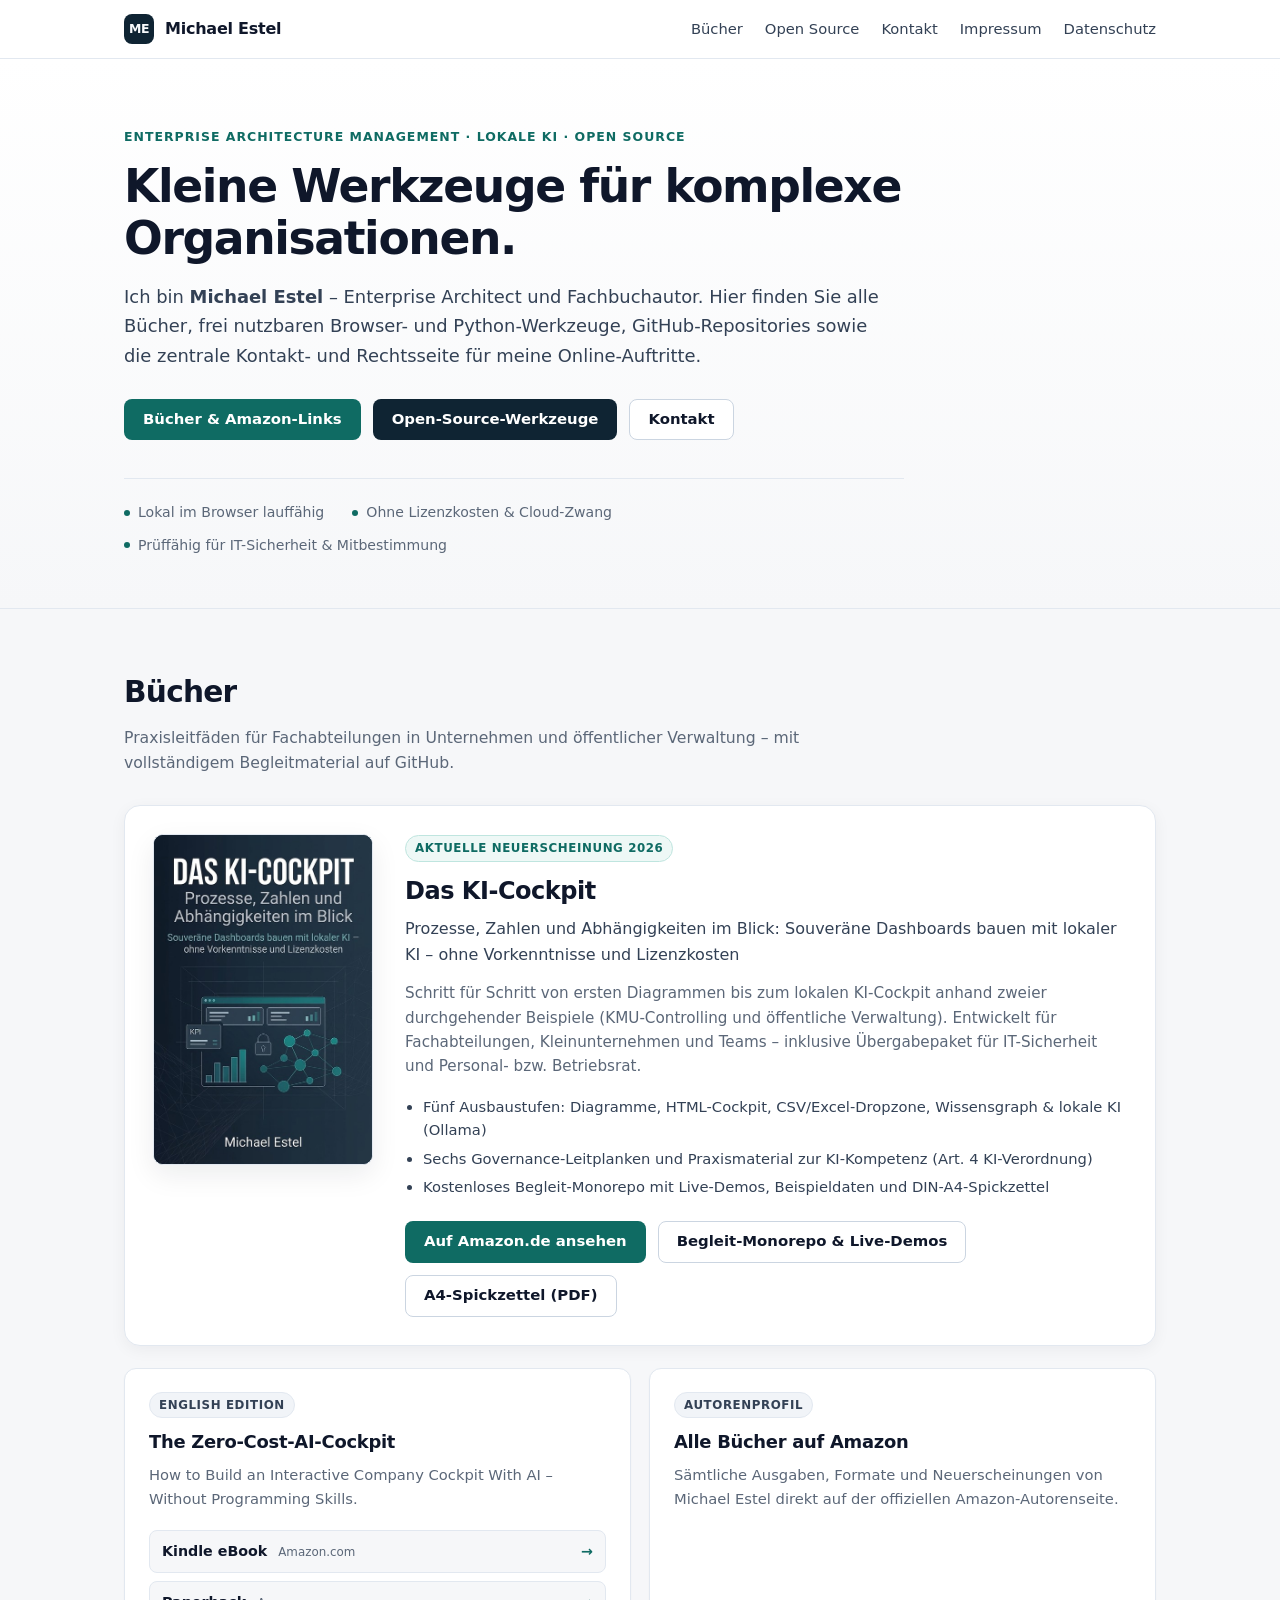
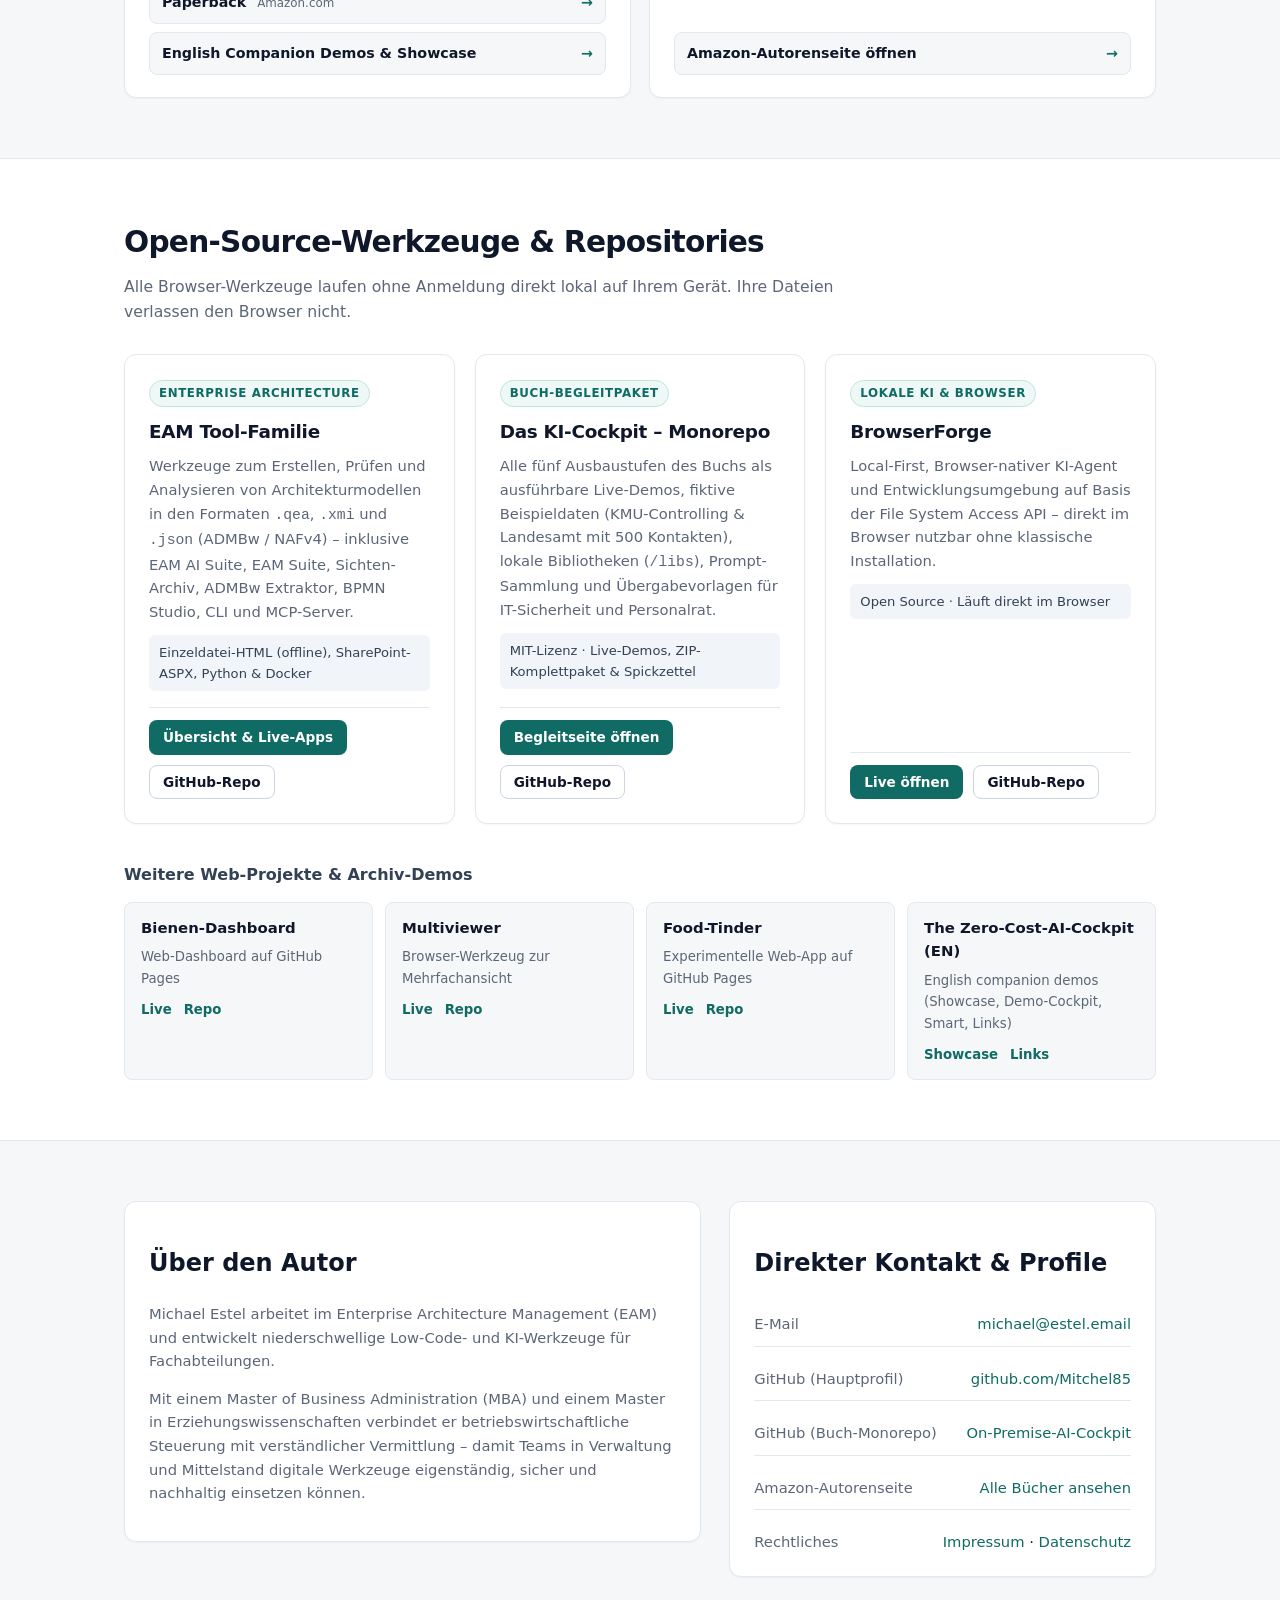
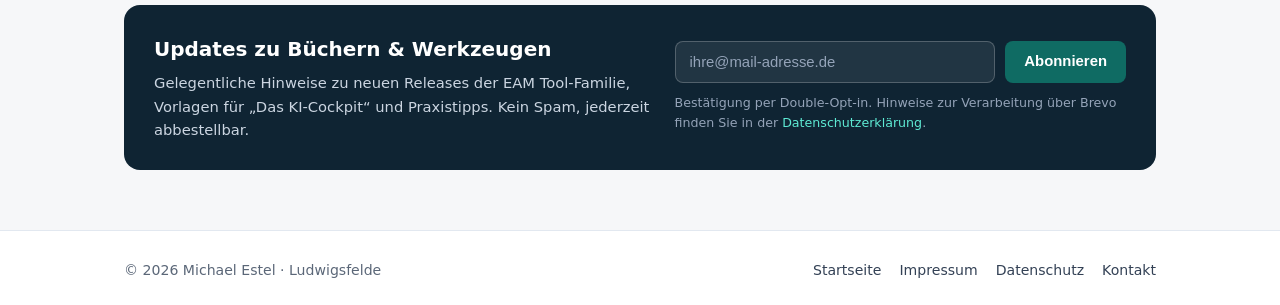
==== index.html @ deb33b44 "Zentrale Kontakt-, Projekt- und Rechtsseite (estel.email) eingerichtet" ====
<!DOCTYPE html>
<html lang="de">
<head>
  <meta charset="UTF-8">
  <meta name="viewport" content="width=device-width, initial-scale=1.0">
  <title>Michael Estel – Enterprise Architecture, Lokale KI &amp; Open-Source-Werkzeuge</title>
  <meta name="description" content="Zentrale Übersicht von Michael Estel: Fachbücher (Das KI-Cockpit, The Zero-Cost-AI-Cockpit), Open-Source-Werkzeuge (EAM Tool-Familie, BrowserForge), Kontakt, Impressum und Datenschutz.">
  <meta name="author" content="Michael Estel">
  <meta name="robots" content="index, follow">
  <link rel="canonical" href="https://estel.email/">
  <link rel="icon" type="image/svg+xml" href="favicon.svg">
  <meta property="og:type" content="website">
  <meta property="og:url" content="https://estel.email/">
  <meta property="og:title" content="Michael Estel – Bücher, Open-Source-Werkzeuge &amp; Kontakt">
  <meta property="og:description" content="Praxisleitfäden und lokal lauffähige Open-Source-Werkzeuge für Enterprise Architecture Management (EAM), Prozesse und lokale KI.">
  <meta property="og:locale" content="de_DE">
  <link rel="stylesheet" href="styles.css">
</head>
<body>
  <header class="site-nav">
    <div class="nav-inner">
      <a class="brand" href="index.html">
        <span class="brand-mark" aria-hidden="true">ME</span>
        <span>Michael Estel</span>
      </a>
      <nav class="nav-links" aria-label="Hauptnavigation">
        <a href="#buecher">Bücher</a>
        <a href="#projekte">Open Source</a>
        <a href="#kontakt">Kontakt</a>
        <a href="impressum.html">Impressum</a>
        <a href="datenschutz.html">Datenschutz</a>
      </nav>
    </div>
  </header>

  <main>
    <!-- Hero -->
    <section class="hero">
      <div class="wrap">
        <div class="hero-inner">
          <span class="eyebrow">Enterprise Architecture Management &middot; Lokale KI &middot; Open Source</span>
          <h1>Kleine Werkzeuge für komplexe Organisationen.</h1>
          <p class="hero-lead">
            Ich bin <strong>Michael Estel</strong> – Enterprise Architect und Fachbuchautor.
            Hier finden Sie alle Bücher, frei nutzbaren Browser- und Python-Werkzeuge,
            GitHub-Repositories sowie die zentrale Kontakt- und Rechtsseite für meine Online-Auftritte.
          </p>
          <div class="btn-row">
            <a class="btn btn-primary" href="#buecher">Bücher &amp; Amazon-Links</a>
            <a class="btn btn-dark" href="#projekte">Open-Source-Werkzeuge</a>
            <a class="btn btn-secondary" href="#kontakt">Kontakt</a>
          </div>
          <div class="trust-strip" aria-label="Kernprinzipien">
            <span><span class="trust-dot" aria-hidden="true"></span>Lokal im Browser lauffähig</span>
            <span><span class="trust-dot" aria-hidden="true"></span>Ohne Lizenzkosten &amp; Cloud-Zwang</span>
            <span><span class="trust-dot" aria-hidden="true"></span>Prüffähig für IT-Sicherheit &amp; Mitbestimmung</span>
          </div>
        </div>
      </div>
    </section>

    <!-- Bücher -->
    <section id="buecher" class="section">
      <div class="wrap">
        <div class="section-head">
          <h2>Bücher</h2>
          <p>Praxisleitfäden für Fachabteilungen in Unternehmen und öffentlicher Verwaltung – mit vollständigem Begleitmaterial auf GitHub.</p>
        </div>

        <!-- Hauptbuch: Das KI-Cockpit -->
        <article class="book-feature">
          <div class="book-cover-wrap">
            <img src="assets/cover-ki-cockpit.jpg" alt="Buchcover Das KI-Cockpit von Michael Estel" width="480" height="720" loading="eager">
          </div>
          <div class="book-body">
            <span class="badge">Aktuelle Neuerscheinung 2026</span>
            <h3>Das KI-Cockpit</h3>
            <p class="book-subtitle">Prozesse, Zahlen und Abhängigkeiten im Blick: Souveräne Dashboards bauen mit lokaler KI – ohne Vorkenntnisse und Lizenzkosten</p>
            <p class="book-desc">
              Schritt für Schritt von ersten Diagrammen bis zum lokalen KI-Cockpit anhand zweier durchgehender
              Beispiele (KMU-Controlling und öffentliche Verwaltung). Entwickelt für Fachabteilungen,
              Kleinunternehmen und Teams – inklusive Übergabepaket für IT-Sicherheit und Personal- bzw. Betriebsrat.
            </p>
            <ul class="feature-list">
              <li>Fünf Ausbaustufen: Diagramme, HTML-Cockpit, CSV/Excel-Dropzone, Wissensgraph &amp; lokale KI (Ollama)</li>
              <li>Sechs Governance-Leitplanken und Praxismaterial zur KI-Kompetenz (Art. 4 KI-Verordnung)</li>
              <li>Kostenloses Begleit-Monorepo mit Live-Demos, Beispieldaten und DIN-A4-Spickzettel</li>
            </ul>
            <div class="btn-row">
              <a class="btn btn-primary" href="https://www.amazon.de/dp/B0HSKD8WL7" target="_blank" rel="noopener noreferrer">Auf Amazon.de ansehen</a>
              <a class="btn btn-secondary" href="https://on-premise-ai-cockpit.github.io/" target="_blank" rel="noopener noreferrer">Begleit-Monorepo &amp; Live-Demos</a>
              <a class="btn btn-secondary" href="https://on-premise-ai-cockpit.github.io/KI-Cockpit_Spickzettel_A4.pdf" target="_blank" rel="noopener noreferrer">A4-Spickzettel (PDF)</a>
            </div>
          </div>
        </article>

        <!-- Englische Ausgabe & Amazon-Autorenseite -->
        <div class="editions-grid">
          <div class="card">
            <div>
              <span class="badge badge-muted">English Edition</span>
              <h3>The Zero-Cost-AI-Cockpit</h3>
              <p>How to Build an Interactive Company Cockpit With AI – Without Programming Skills.</p>
            </div>
            <div class="format-list">
              <a class="format-link" href="https://www.amazon.com/dp/B0GZC1LMPK" target="_blank" rel="noopener noreferrer">
                <span>Kindle eBook <small>Amazon.com</small></span>
                <span class="format-arrow" aria-hidden="true">&rarr;</span>
              </a>
              <a class="format-link" href="https://www.amazon.com/dp/B0H32KRFD4" target="_blank" rel="noopener noreferrer">
                <span>Paperback <small>Amazon.com</small></span>
                <span class="format-arrow" aria-hidden="true">&rarr;</span>
              </a>
              <a class="format-link" href="https://the-zero-cost-ai-cockpit.github.io/Showcase_eng/" target="_blank" rel="noopener noreferrer">
                <span>English Companion Demos &amp; Showcase</span>
                <span class="format-arrow" aria-hidden="true">&rarr;</span>
              </a>
            </div>
          </div>

          <div class="card">
            <div>
              <span class="badge badge-muted">Autorenprofil</span>
              <h3>Alle Bücher auf Amazon</h3>
              <p>Sämtliche Ausgaben, Formate und Neuerscheinungen von Michael Estel direkt auf der offiziellen Amazon-Autorenseite.</p>
            </div>
            <div class="format-list">
              <a class="format-link" href="https://www.amazon.de/stores/author/B0GZCMLV13" target="_blank" rel="noopener noreferrer">
                <span>Amazon-Autorenseite öffnen</span>
                <span class="format-arrow" aria-hidden="true">&rarr;</span>
              </a>
            </div>
          </div>
        </div>
      </div>
    </section>

    <!-- Open Source & Repositories -->
    <section id="projekte" class="section section-alt">
      <div class="wrap">
        <div class="section-head">
          <h2>Open-Source-Werkzeuge &amp; Repositories</h2>
          <p>Alle Browser-Werkzeuge laufen ohne Anmeldung direkt lokal auf Ihrem Gerät. Ihre Dateien verlassen den Browser nicht.</p>
        </div>

        <div class="project-grid">
          <article class="project-card">
            <div>
              <span class="badge">Enterprise Architecture</span>
              <h3>EAM Tool-Familie</h3>
              <p>
                Werkzeuge zum Erstellen, Prüfen und Analysieren von Architekturmodellen in den Formaten
                <code>.qea</code>, <code>.xmi</code> und <code>.json</code> (ADMBw / NAFv4) – inklusive
                EAM AI Suite, EAM Suite, Sichten-Archiv, ADMBw Extraktor, BPMN Studio, CLI und MCP-Server.
              </p>
              <div class="project-meta">Einzeldatei-HTML (offline), SharePoint-ASPX, Python &amp; Docker</div>
            </div>
            <div class="card-actions">
              <a class="btn btn-primary btn-sm" href="https://mitchel85.github.io/EAM-Toolfamilie/" target="_blank" rel="noopener noreferrer">Übersicht &amp; Live-Apps</a>
              <a class="btn btn-secondary btn-sm" href="https://github.com/Mitchel85/EAM-Toolfamilie" target="_blank" rel="noopener noreferrer">GitHub-Repo</a>
            </div>
          </article>

          <article class="project-card">
            <div>
              <span class="badge">Buch-Begleitpaket</span>
              <h3>Das KI-Cockpit – Monorepo</h3>
              <p>
                Alle fünf Ausbaustufen des Buchs als ausführbare Live-Demos, fiktive Beispieldaten
                (KMU-Controlling &amp; Landesamt mit 500 Kontakten), lokale Bibliotheken (<code>/libs</code>),
                Prompt-Sammlung und Übergabevorlagen für IT-Sicherheit und Personalrat.
              </p>
              <div class="project-meta">MIT-Lizenz &middot; Live-Demos, ZIP-Komplettpaket &amp; Spickzettel</div>
            </div>
            <div class="card-actions">
              <a class="btn btn-primary btn-sm" href="https://on-premise-ai-cockpit.github.io/" target="_blank" rel="noopener noreferrer">Begleitseite öffnen</a>
              <a class="btn btn-secondary btn-sm" href="https://github.com/On-Premise-AI-Cockpit/on-premise-ai-cockpit.github.io" target="_blank" rel="noopener noreferrer">GitHub-Repo</a>
            </div>
          </article>

          <article class="project-card">
            <div>
              <span class="badge">Lokale KI &amp; Browser</span>
              <h3>BrowserForge</h3>
              <p>
                Local-First, Browser-nativer KI-Agent und Entwicklungsumgebung auf Basis der
                File System Access API – direkt im Browser nutzbar ohne klassische Installation.
              </p>
              <div class="project-meta">Open Source &middot; Läuft direkt im Browser</div>
            </div>
            <div class="card-actions">
              <a class="btn btn-primary btn-sm" href="https://mitchel85.github.io/BrowserForge/" target="_blank" rel="noopener noreferrer">Live öffnen</a>
              <a class="btn btn-secondary btn-sm" href="https://github.com/Mitchel85/BrowserForge" target="_blank" rel="noopener noreferrer">GitHub-Repo</a>
            </div>
          </article>
        </div>

        <h3 class="sub-heading">Weitere Web-Projekte &amp; Archiv-Demos</h3>
        <div class="compact-grid">
          <div class="compact-item">
            <strong>Bienen-Dashboard</strong>
            <span>Web-Dashboard auf GitHub Pages</span>
            <div class="compact-links">
              <a href="https://mitchel85.github.io/bienen-dashboard/" target="_blank" rel="noopener noreferrer">Live</a>
              <a href="https://github.com/Mitchel85/bienen-dashboard" target="_blank" rel="noopener noreferrer">Repo</a>
            </div>
          </div>
          <div class="compact-item">
            <strong>Multiviewer</strong>
            <span>Browser-Werkzeug zur Mehrfachansicht</span>
            <div class="compact-links">
              <a href="https://mitchel85.github.io/multiviewer/" target="_blank" rel="noopener noreferrer">Live</a>
              <a href="https://github.com/Mitchel85/multiviewer" target="_blank" rel="noopener noreferrer">Repo</a>
            </div>
          </div>
          <div class="compact-item">
            <strong>Food-Tinder</strong>
            <span>Experimentelle Web-App auf GitHub Pages</span>
            <div class="compact-links">
              <a href="https://mitchel85.github.io/food-tinder/" target="_blank" rel="noopener noreferrer">Live</a>
              <a href="https://github.com/Mitchel85/food-tinder" target="_blank" rel="noopener noreferrer">Repo</a>
            </div>
          </div>
          <div class="compact-item">
            <strong>The Zero-Cost-AI-Cockpit (EN)</strong>
            <span>English companion demos (Showcase, Demo-Cockpit, Smart, Links)</span>
            <div class="compact-links">
              <a href="https://the-zero-cost-ai-cockpit.github.io/Showcase_eng/" target="_blank" rel="noopener noreferrer">Showcase</a>
              <a href="https://the-zero-cost-ai-cockpit.github.io/Links_eng/" target="_blank" rel="noopener noreferrer">Links</a>
            </div>
          </div>
        </div>
      </div>
    </section>

    <!-- Über mich, Kontakt & Newsletter -->
    <section id="kontakt" class="section">
      <div class="wrap">
        <div class="two-col">
          <div class="card">
            <div>
              <h2>Über den Autor</h2>
              <p>
                Michael Estel arbeitet im Enterprise Architecture Management (EAM) und entwickelt
                niederschwellige Low-Code- und KI-Werkzeuge für Fachabteilungen.
              </p>
              <p>
                Mit einem Master of Business Administration (MBA) und einem Master in
                Erziehungswissenschaften verbindet er betriebswirtschaftliche Steuerung mit
                verständlicher Vermittlung – damit Teams in Verwaltung und Mittelstand
                digitale Werkzeuge eigenständig, sicher und nachhaltig einsetzen können.
              </p>
            </div>
          </div>

          <div class="card">
            <div>
              <h2>Direkter Kontakt &amp; Profile</h2>
              <ul class="contact-list">
                <li>
                  <span class="contact-label">E-Mail</span>
                  <a href="mailto:michael@estel.email">michael@estel.email</a>
                </li>
                <li>
                  <span class="contact-label">GitHub (Hauptprofil)</span>
                  <a href="https://github.com/Mitchel85" target="_blank" rel="noopener noreferrer">github.com/Mitchel85</a>
                </li>
                <li>
                  <span class="contact-label">GitHub (Buch-Monorepo)</span>
                  <a href="https://github.com/On-Premise-AI-Cockpit" target="_blank" rel="noopener noreferrer">On-Premise-AI-Cockpit</a>
                </li>
                <li>
                  <span class="contact-label">Amazon-Autorenseite</span>
                  <a href="https://www.amazon.de/stores/author/B0GZCMLV13" target="_blank" rel="noopener noreferrer">Alle Bücher ansehen</a>
                </li>
                <li>
                  <span class="contact-label">Rechtliches</span>
                  <span><a href="impressum.html">Impressum</a> &middot; <a href="datenschutz.html">Datenschutz</a></span>
                </li>
              </ul>
            </div>
          </div>
        </div>

        <!-- Newsletter -->
        <div class="nl-box" id="newsletter">
          <div>
            <h3>Updates zu Büchern &amp; Werkzeugen</h3>
            <p>
              Gelegentliche Hinweise zu neuen Releases der EAM Tool-Familie, Vorlagen für
              „Das KI-Cockpit“ und Praxistipps. Kein Spam, jederzeit abbestellbar.
            </p>
          </div>
          <form action="https://a34cb9de.sibforms.com/v2/serve/[base64]" method="POST">
            <div class="nl-row">
              <input class="nl-input" type="email" name="EMAIL" placeholder="ihre@mail-adresse.de" required aria-label="E-Mail-Adresse">
              <input class="nl-hp" type="text" name="email_address_check" value="" tabindex="-1" autocomplete="off" aria-hidden="true">
              <input type="hidden" name="locale" value="de">
              <button class="btn btn-primary" type="submit">Abonnieren</button>
            </div>
            <p class="nl-note">
              Bestätigung per Double-Opt-in. Hinweise zur Verarbeitung über Brevo finden Sie in der
              <a href="datenschutz.html#newsletter">Datenschutzerklärung</a>.
            </p>
          </form>
        </div>
      </div>
    </section>
  </main>

  <footer class="site-footer">
    <div class="footer-inner">
      <div>&copy; 2026 Michael Estel &middot; Ludwigsfelde</div>
      <div class="footer-links">
        <a href="index.html">Startseite</a>
        <a href="impressum.html">Impressum</a>
        <a href="datenschutz.html">Datenschutz</a>
        <a href="mailto:michael@estel.email">Kontakt</a>
      </div>
    </div>
  </footer>
</body>
</html>
---- styles.css ----
/* ==========================================================================
   estel.email — Zentrale Profil-, Projekt- und Rechtsseite (Michael Estel)
   100 % lokal, keine externen Fonts, keine CDNs, keine Tracker.
   ========================================================================== */

:root {
  --bg: #f6f7f9;
  --surface: #ffffff;
  --surface-subtle: #f1f4f8;
  --ink: #0f172a;
  --ink-secondary: #334155;
  --muted: #5b6778;
  --border: #e2e8f0;
  --border-strong: #cbd5e1;
  --brand: #0f6b63;
  --brand-hover: #0b534d;
  --brand-soft: #eef8f6;
  --brand-border: #bfe5df;
  --navy: #0f2433;
  --navy-soft: #1c3648;
  --radius-sm: 8px;
  --radius-md: 12px;
  --radius-lg: 16px;
  --shadow-xs: 0 1px 2px rgba(15, 23, 42, 0.04);
  --shadow-sm: 0 4px 16px rgba(15, 23, 42, 0.05);
  --shadow-md: 0 10px 28px rgba(15, 23, 42, 0.08);
  --font-sans: system-ui, -apple-system, "Segoe UI", Roboto, "Helvetica Neue", Arial, sans-serif;
  --font-mono: ui-monospace, SFMono-Regular, Menlo, Consolas, "Liberation Mono", monospace;
  --max-w: 1080px;
}

*, *::before, *::after {
  box-sizing: border-box;
}

html {
  scroll-behavior: smooth;
}

body {
  margin: 0;
  font-family: var(--font-sans);
  background: var(--bg);
  color: var(--ink);
  line-height: 1.6;
  font-size: 16px;
  -webkit-font-smoothing: antialiased;
  text-rendering: optimizeLegibility;
}

a {
  color: var(--brand);
  text-decoration: none;
}

a:hover {
  text-decoration: underline;
  text-underline-offset: 3px;
}

a:focus-visible,
button:focus-visible,
input:focus-visible {
  outline: 2px solid var(--brand);
  outline-offset: 2px;
}

img {
  max-width: 100%;
  display: block;
}

.wrap {
  max-width: var(--max-w);
  margin: 0 auto;
  padding: 0 24px;
}

/* ---------- Navigation ---------- */
.site-nav {
  position: sticky;
  top: 0;
  z-index: 40;
  background: rgba(255, 255, 255, 0.92);
  backdrop-filter: blur(10px);
  -webkit-backdrop-filter: blur(10px);
  border-bottom: 1px solid var(--border);
}

.nav-inner {
  max-width: var(--max-w);
  margin: 0 auto;
  padding: 14px 24px;
  display: flex;
  align-items: center;
  justify-content: space-between;
  gap: 20px;
  flex-wrap: wrap;
}

.brand {
  display: inline-flex;
  align-items: center;
  gap: 11px;
  color: var(--ink);
  font-weight: 750;
  font-size: 1rem;
  letter-spacing: -0.015em;
}

.brand:hover {
  text-decoration: none;
}

.brand-mark {
  width: 30px;
  height: 30px;
  border-radius: 8px;
  background: var(--navy);
  color: #f8fafc;
  display: grid;
  place-items: center;
  font-size: 0.78rem;
  font-weight: 800;
  letter-spacing: -0.03em;
  flex-shrink: 0;
}

.nav-links {
  display: flex;
  align-items: center;
  gap: 22px;
  flex-wrap: wrap;
  font-size: 0.92rem;
  font-weight: 500;
}

.nav-links a {
  color: var(--ink-secondary);
}

.nav-links a:hover {
  color: var(--ink);
  text-decoration: none;
}

.nav-links a[aria-current="page"] {
  color: var(--brand);
  font-weight: 650;
}

/* ---------- Hero ---------- */
.hero {
  background: linear-gradient(180deg, #ffffff 0%, #f6f7f9 100%);
  border-bottom: 1px solid var(--border);
  padding: 64px 0 52px;
}

.hero-inner {
  max-width: 780px;
}

.eyebrow {
  display: inline-block;
  font-size: 0.78rem;
  font-weight: 700;
  text-transform: uppercase;
  letter-spacing: 0.08em;
  color: var(--brand);
  margin-bottom: 14px;
}

.hero h1 {
  margin: 0 0 16px;
  font-size: clamp(2rem, 4.2vw, 2.85rem);
  line-height: 1.15;
  letter-spacing: -0.03em;
  font-weight: 800;
  color: var(--ink);
}

.hero-lead {
  margin: 0 0 28px;
  font-size: 1.12rem;
  line-height: 1.65;
  color: var(--ink-secondary);
  max-width: 68ch;
}

.btn-row {
  display: flex;
  flex-wrap: wrap;
  gap: 12px;
  align-items: center;
}

.btn {
  display: inline-flex;
  align-items: center;
  justify-content: center;
  gap: 8px;
  padding: 11px 18px;
  border-radius: var(--radius-sm);
  font-weight: 650;
  font-size: 0.93rem;
  line-height: 1.2;
  border: 1px solid transparent;
  cursor: pointer;
  transition: background-color 0.15s ease, border-color 0.15s ease, color 0.15s ease;
}

.btn:hover {
  text-decoration: none;
}

.btn-primary {
  background: var(--brand);
  color: #ffffff;
}

.btn-primary:hover {
  background: var(--brand-hover);
}

.btn-dark {
  background: var(--navy);
  color: #ffffff;
}

.btn-dark:hover {
  background: var(--navy-soft);
}

.btn-secondary {
  background: var(--surface);
  color: var(--ink);
  border-color: var(--border-strong);
}

.btn-secondary:hover {
  background: var(--surface-subtle);
  border-color: #94a3b8;
}

.btn-sm {
  padding: 8px 13px;
  font-size: 0.85rem;
}

.trust-strip {
  margin-top: 38px;
  padding-top: 22px;
  border-top: 1px solid var(--border);
  display: flex;
  flex-wrap: wrap;
  gap: 10px 28px;
  font-size: 0.88rem;
  color: var(--muted);
}

.trust-strip span {
  display: inline-flex;
  align-items: center;
  gap: 8px;
}

.trust-dot {
  width: 6px;
  height: 6px;
  border-radius: 50%;
  background: var(--brand);
  flex-shrink: 0;
}

/* ---------- Sections ---------- */
.section {
  padding: 60px 0;
}

.section-alt {
  background: var(--surface);
  border-top: 1px solid var(--border);
  border-bottom: 1px solid var(--border);
}

.section-head {
  margin-bottom: 30px;
  max-width: 720px;
}

.section-head h2 {
  margin: 0 0 8px;
  font-size: clamp(1.45rem, 2.6vw, 1.85rem);
  letter-spacing: -0.025em;
  font-weight: 780;
  color: var(--ink);
}

.section-head p {
  margin: 0;
  color: var(--muted);
  font-size: 0.98rem;
}

/* ---------- Featured Book Card ---------- */
.book-feature {
  display: grid;
  grid-template-columns: 220px 1fr;
  gap: 32px;
  background: var(--surface);
  border: 1px solid var(--border);
  border-radius: var(--radius-lg);
  padding: 28px;
  box-shadow: var(--shadow-sm);
  align-items: start;
}

.book-cover-wrap {
  border-radius: 10px;
  overflow: hidden;
  border: 1px solid var(--border);
  box-shadow: var(--shadow-md);
  background: var(--navy);
}

.book-cover-wrap img {
  width: 100%;
  height: auto;
}

.badge {
  display: inline-block;
  font-size: 0.74rem;
  font-weight: 700;
  text-transform: uppercase;
  letter-spacing: 0.05em;
  color: var(--brand);
  background: var(--brand-soft);
  border: 1px solid var(--brand-border);
  padding: 3px 9px;
  border-radius: 999px;
  margin-bottom: 10px;
}

.badge-muted {
  color: var(--ink-secondary);
  background: var(--surface-subtle);
  border-color: var(--border);
}

.book-body h3 {
  margin: 0 0 6px;
  font-size: 1.5rem;
  letter-spacing: -0.02em;
  font-weight: 800;
}

.book-subtitle {
  margin: 0 0 14px;
  font-size: 1rem;
  color: var(--ink-secondary);
  font-weight: 500;
}

.book-desc {
  margin: 0 0 16px;
  color: var(--muted);
  font-size: 0.95rem;
}

.feature-list {
  margin: 0 0 22px;
  padding-left: 18px;
  color: var(--ink-secondary);
  font-size: 0.92rem;
}

.feature-list li {
  margin-bottom: 5px;
}

/* ---------- Editions Grid ---------- */
.editions-grid {
  display: grid;
  grid-template-columns: repeat(auto-fit, minmax(290px, 1fr));
  gap: 18px;
  margin-top: 22px;
}

.card {
  background: var(--surface);
  border: 1px solid var(--border);
  border-radius: var(--radius-md);
  padding: 22px 24px;
  box-shadow: var(--shadow-xs);
  display: flex;
  flex-direction: column;
  justify-content: space-between;
}

.card h3 {
  margin: 0 0 6px;
  font-size: 1.12rem;
  letter-spacing: -0.015em;
  font-weight: 750;
}

.card p {
  margin: 0 0 14px;
  color: var(--muted);
  font-size: 0.92rem;
}

.format-list {
  display: flex;
  flex-direction: column;
  gap: 8px;
  margin-top: 6px;
}

.format-link {
  display: flex;
  align-items: center;
  justify-content: space-between;
  padding: 9px 12px;
  border-radius: var(--radius-sm);
  border: 1px solid var(--border);
  background: var(--bg);
  color: var(--ink);
  font-size: 0.89rem;
  font-weight: 600;
  transition: border-color 0.15s ease, background-color 0.15s ease;
}

.format-link:hover {
  border-color: var(--brand);
  background: var(--brand-soft);
  text-decoration: none;
}

.format-link small {
  font-weight: 400;
  color: var(--muted);
  margin-left: 6px;
}

.format-arrow {
  color: var(--brand);
  font-weight: 700;
}

/* ---------- Projects Grid ---------- */
.project-grid {
  display: grid;
  grid-template-columns: repeat(auto-fit, minmax(300px, 1fr));
  gap: 20px;
}

.project-card {
  background: var(--surface);
  border: 1px solid var(--border);
  border-radius: var(--radius-md);
  padding: 24px;
  box-shadow: var(--shadow-xs);
  display: flex;
  flex-direction: column;
  justify-content: space-between;
  gap: 16px;
}

.project-card h3 {
  margin: 0 0 8px;
  font-size: 1.15rem;
  font-weight: 760;
  letter-spacing: -0.015em;
}

.project-card p {
  margin: 0;
  font-size: 0.92rem;
  color: var(--muted);
}

.project-meta {
  margin-top: 12px;
  font-size: 0.82rem;
  color: var(--ink-secondary);
  background: var(--surface-subtle);
  padding: 7px 10px;
  border-radius: 6px;
}

.card-actions {
  display: flex;
  flex-wrap: wrap;
  gap: 10px;
  padding-top: 12px;
  border-top: 1px solid var(--border);
}

/* ---------- Secondary / Archive Projects ---------- */
.sub-heading {
  margin: 38px 0 14px;
  font-size: 1rem;
  font-weight: 720;
  color: var(--ink-secondary);
}

.compact-grid {
  display: grid;
  grid-template-columns: repeat(auto-fit, minmax(230px, 1fr));
  gap: 12px;
}

.compact-item {
  background: var(--bg);
  border: 1px solid var(--border);
  border-radius: var(--radius-sm);
  padding: 14px 16px;
  display: flex;
  flex-direction: column;
  gap: 6px;
}

.compact-item strong {
  font-size: 0.93rem;
  color: var(--ink);
}

.compact-item span {
  font-size: 0.83rem;
  color: var(--muted);
}

.compact-links {
  display: flex;
  flex-wrap: wrap;
  gap: 12px;
  margin-top: 4px;
  font-size: 0.83rem;
  font-weight: 600;
}

/* ---------- About & Contact ---------- */
.two-col {
  display: grid;
  grid-template-columns: 1.15fr 0.85fr;
  gap: 28px;
  align-items: start;
}

.contact-list {
  list-style: none;
  margin: 0;
  padding: 0;
  display: flex;
  flex-direction: column;
  gap: 10px;
}

.contact-list li {
  display: flex;
  justify-content: space-between;
  gap: 12px;
  padding: 10px 0;
  border-bottom: 1px solid var(--border);
  font-size: 0.92rem;
}

.contact-list li:last-child {
  border-bottom: none;
  padding-bottom: 0;
}

.contact-label {
  color: var(--muted);
  font-weight: 500;
}

/* ---------- Newsletter ---------- */
.nl-box {
  margin-top: 28px;
  background: var(--navy);
  color: #f8fafc;
  border-radius: var(--radius-lg);
  padding: 28px 30px;
  display: grid;
  grid-template-columns: 1.1fr 1fr;
  gap: 24px;
  align-items: center;
}

.nl-box h3 {
  margin: 0 0 6px;
  font-size: 1.25rem;
  font-weight: 750;
  color: #ffffff;
}

.nl-box p {
  margin: 0;
  font-size: 0.92rem;
  color: #cbd5e1;
}

.nl-row {
  display: flex;
  gap: 10px;
  flex-wrap: wrap;
}

.nl-input {
  flex: 1 1 210px;
  padding: 11px 14px;
  border-radius: var(--radius-sm);
  border: 1px solid rgba(255, 255, 255, 0.22);
  background: rgba(255, 255, 255, 0.08);
  color: #ffffff;
  font-size: 0.93rem;
}

.nl-input::placeholder {
  color: #94a3b8;
}

.nl-hp {
  position: absolute;
  left: -9999px;
  width: 1px;
  height: 1px;
  opacity: 0;
}

.nl-note {
  margin: 10px 0 0 !important;
  font-size: 0.79rem !important;
  color: #94a3b8 !important;
}

.nl-note a {
  color: #5eead4;
}

/* ---------- Legal Pages (Impressum & Datenschutz) ---------- */
.legal-main {
  max-width: 820px;
  margin: 0 auto;
  padding: 48px 24px 72px;
}

.backlink {
  display: inline-flex;
  align-items: center;
  gap: 6px;
  font-size: 0.9rem;
  font-weight: 600;
  color: var(--muted);
  margin-bottom: 24px;
}

.backlink:hover {
  color: var(--brand);
  text-decoration: none;
}

.legal-main h1 {
  margin: 0 0 12px;
  font-size: clamp(1.8rem, 3.6vw, 2.35rem);
  letter-spacing: -0.025em;
  font-weight: 800;
}

.legal-intro {
  margin: 0 0 28px;
  color: var(--muted);
  font-size: 1rem;
}

.legal-card {
  background: var(--surface);
  border: 1px solid var(--border);
  border-radius: var(--radius-md);
  padding: 24px 26px;
  margin-bottom: 18px;
  box-shadow: var(--shadow-xs);
}

.legal-card h2 {
  margin: 0 0 12px;
  font-size: 1.12rem;
  font-weight: 760;
  color: var(--ink);
}

.legal-card h3 {
  margin: 18px 0 8px;
  font-size: 0.98rem;
  font-weight: 720;
  color: var(--ink);
}

.legal-card p,
.legal-card li {
  color: var(--ink-secondary);
  font-size: 0.94rem;
}

.legal-card p {
  margin: 0 0 10px;
}

.legal-card p:last-child {
  margin-bottom: 0;
}

.legal-card ul {
  margin: 8px 0 12px;
  padding-left: 20px;
}

.legal-card li {
  margin-bottom: 4px;
}

.legal-highlight {
  background: var(--brand-soft);
  border: 1px solid var(--brand-border);
  border-left: 4px solid var(--brand);
  border-radius: var(--radius-md);
  padding: 18px 22px;
  margin-bottom: 22px;
}

.legal-highlight strong {
  color: var(--ink);
}

.legal-highlight ul {
  margin: 8px 0 0;
  padding-left: 20px;
  color: var(--ink-secondary);
  font-size: 0.93rem;
}

.scope-list {
  font-family: var(--font-mono);
  font-size: 0.84rem !important;
  word-break: break-all;
}

.updated {
  margin-top: 28px;
  font-size: 0.86rem;
  color: var(--muted);
}

/* ---------- Footer ---------- */
.site-footer {
  background: var(--surface);
  border-top: 1px solid var(--border);
  padding: 28px 0;
  font-size: 0.88rem;
  color: var(--muted);
}

.footer-inner {
  max-width: var(--max-w);
  margin: 0 auto;
  padding: 0 24px;
  display: flex;
  flex-wrap: wrap;
  align-items: center;
  justify-content: space-between;
  gap: 14px 24px;
}

.footer-links {
  display: flex;
  flex-wrap: wrap;
  gap: 18px;
}

.footer-links a {
  color: var(--ink-secondary);
  font-weight: 500;
}

.footer-links a:hover {
  color: var(--brand);
}

/* ---------- Responsive ---------- */
@media (max-width: 820px) {
  .book-feature {
    grid-template-columns: 1fr;
    gap: 22px;
  }
  .book-cover-wrap {
    max-width: 210px;
  }
  .two-col,
  .nl-box {
    grid-template-columns: 1fr;
  }
}

@media (max-width: 560px) {
  .hero {
    padding: 44px 0 38px;
  }
  .section {
    padding: 44px 0;
  }
  .nav-inner {
    padding: 12px 18px;
  }
  .wrap,
  .footer-inner,
  .legal-main {
    padding-left: 18px;
    padding-right: 18px;
  }
  .book-feature,
  .nl-box,
  .legal-card {
    padding: 20px;
  }
}
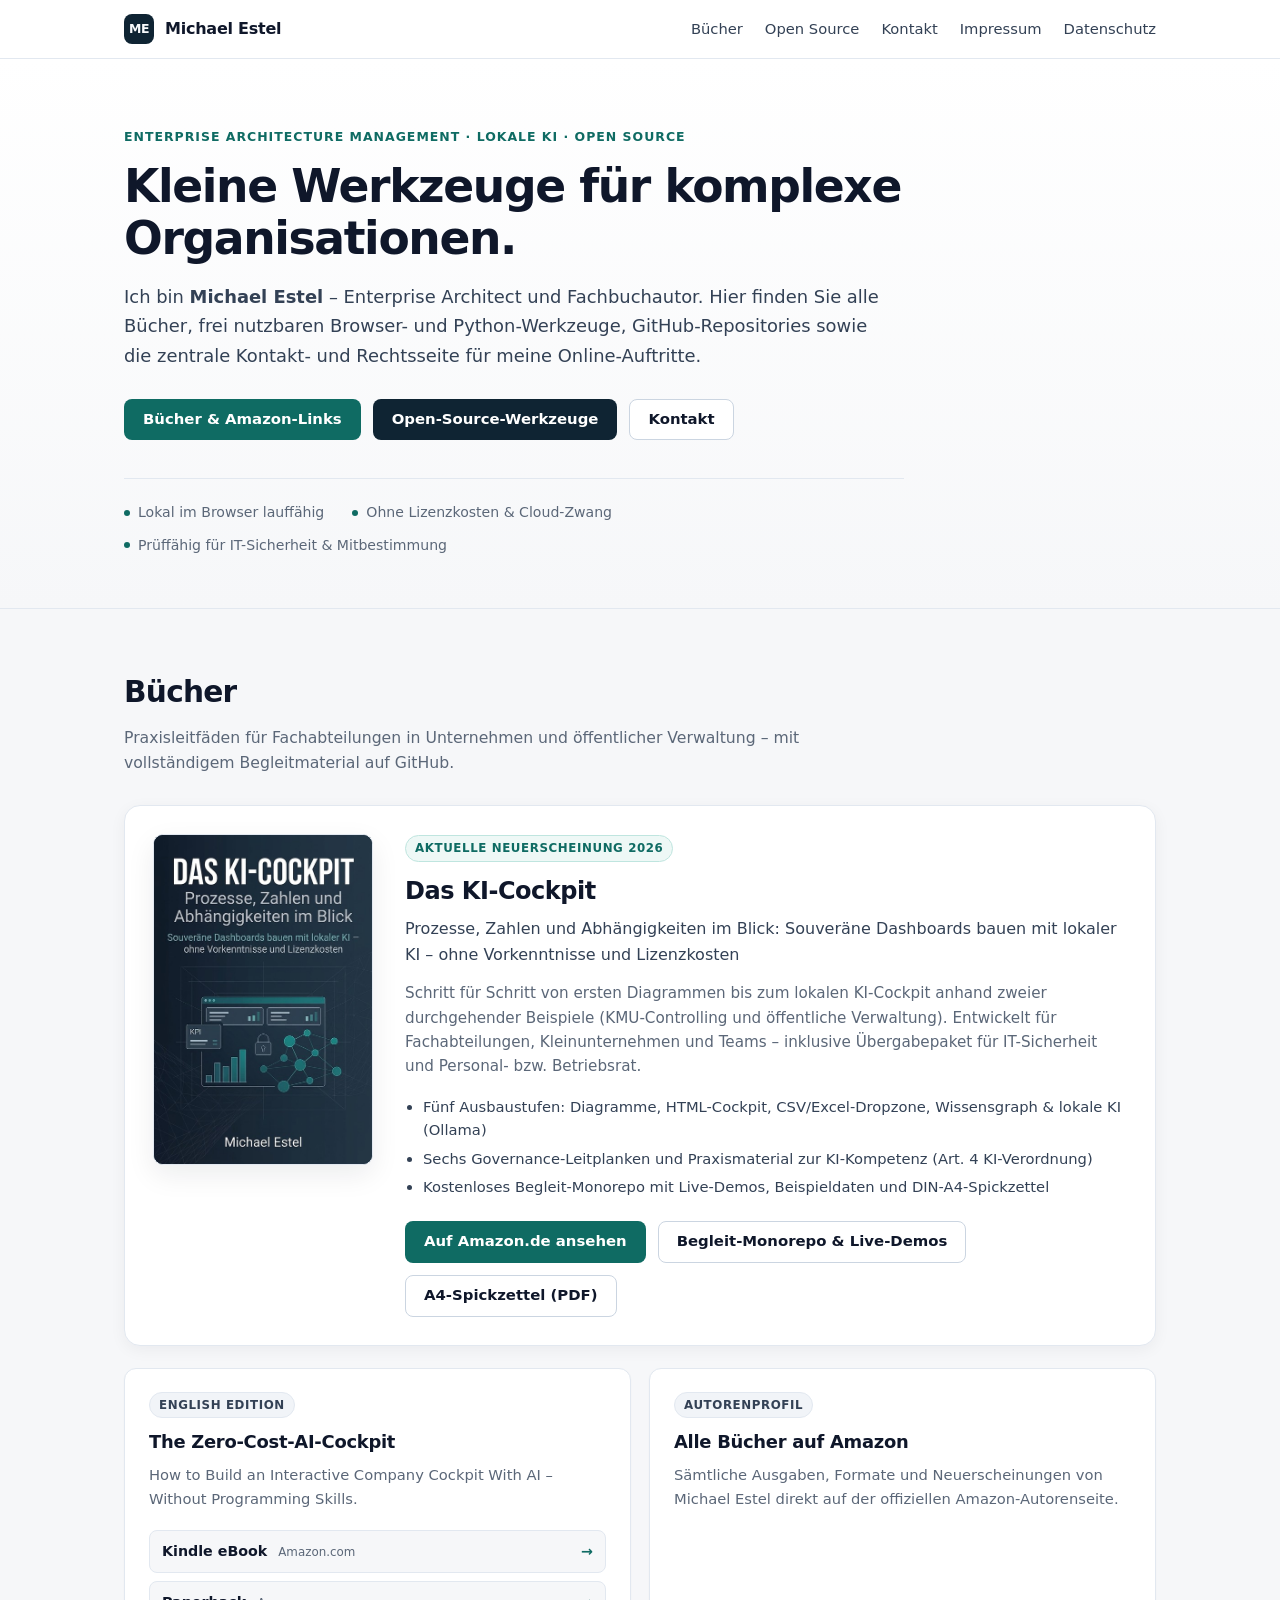
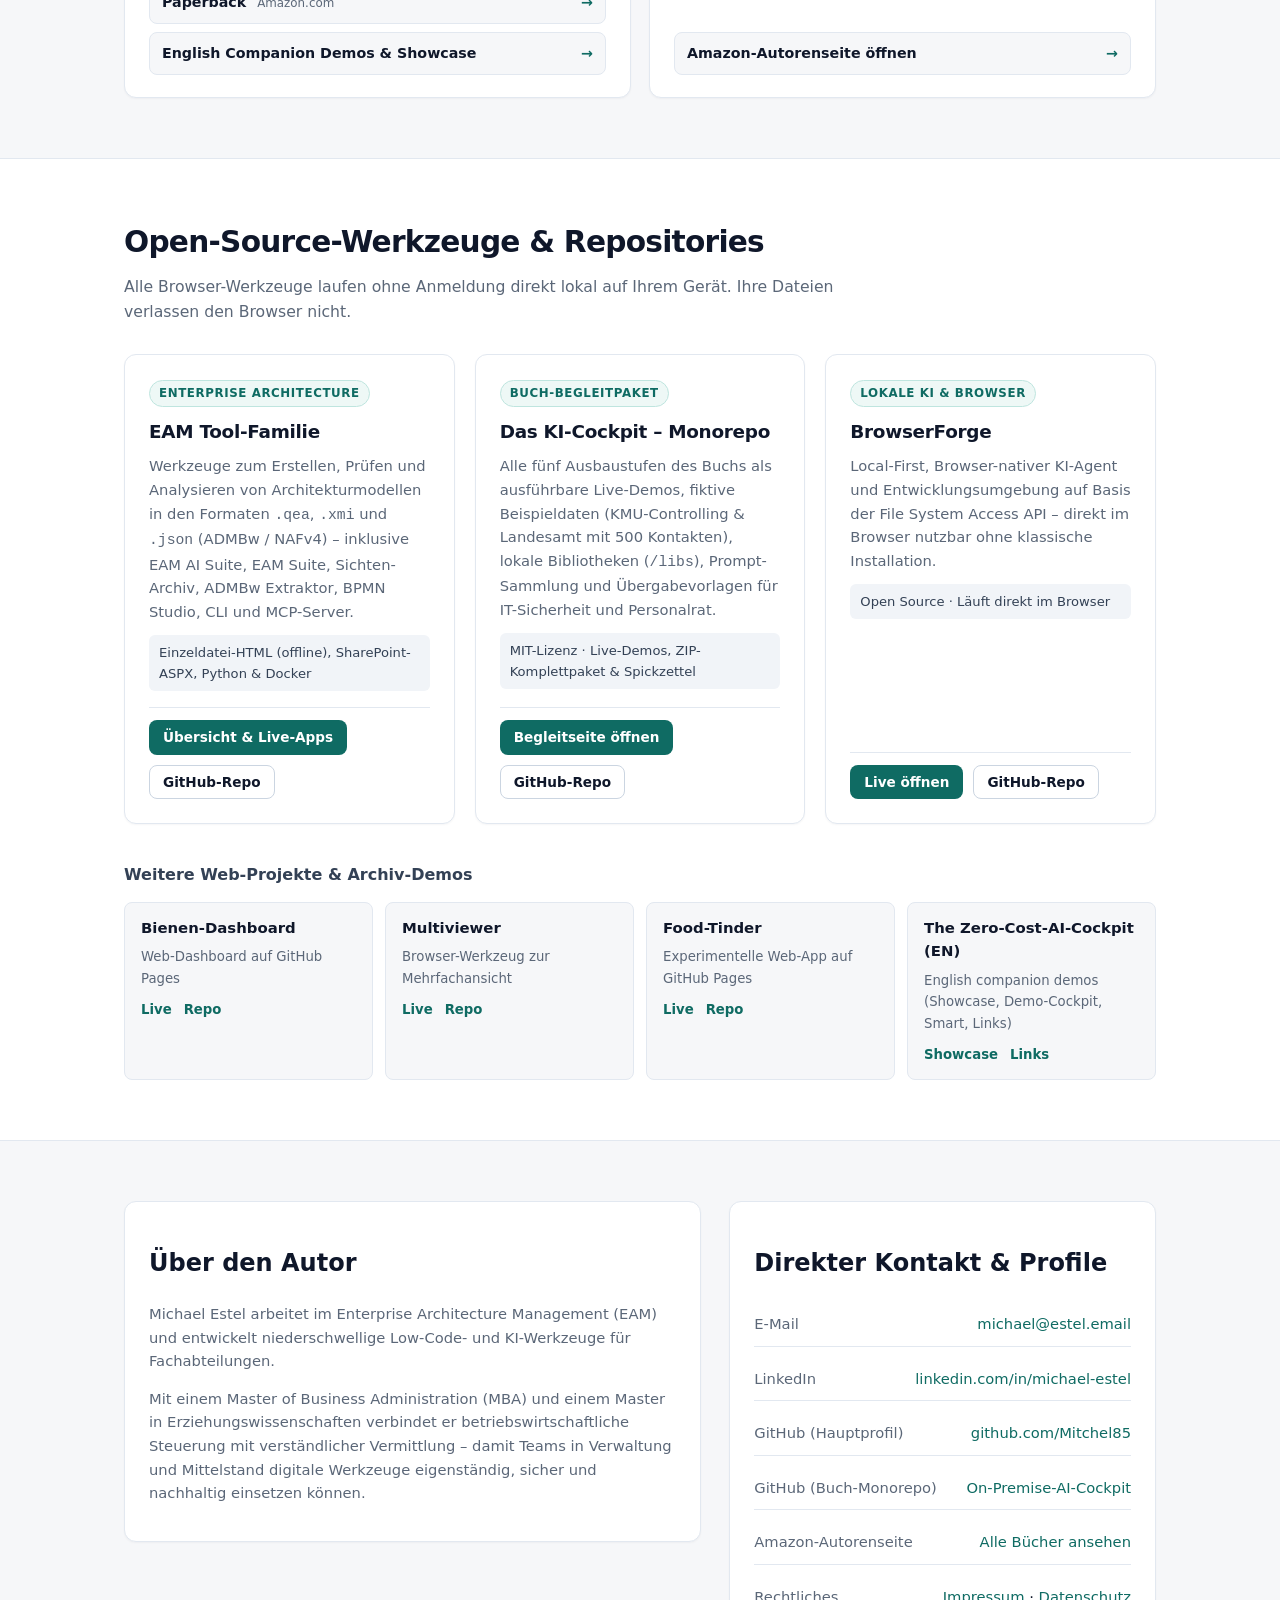
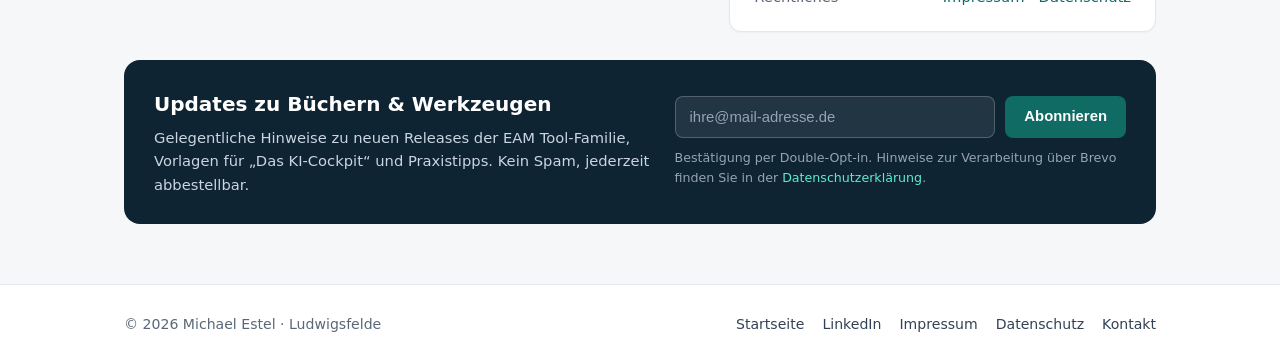
==== commit f5a65bdb: "LinkedIn-Profil in Kontakt, Footer und Impressum ergänzt" ====
--- a/index.html
+++ b/index.html
@@ -262,6 +262,10 @@
                   <a href="mailto:michael@estel.email">michael@estel.email</a>
                 </li>
                 <li>
+                  <span class="contact-label">LinkedIn</span>
+                  <a href="https://www.linkedin.com/in/michael-estel/" target="_blank" rel="noopener noreferrer">linkedin.com/in/michael-estel</a>
+                </li>
+                <li>
                   <span class="contact-label">GitHub (Hauptprofil)</span>
                   <a href="https://github.com/Mitchel85" target="_blank" rel="noopener noreferrer">github.com/Mitchel85</a>
                 </li>
@@ -313,6 +317,7 @@
       <div>&copy; 2026 Michael Estel &middot; Ludwigsfelde</div>
       <div class="footer-links">
         <a href="index.html">Startseite</a>
+        <a href="https://www.linkedin.com/in/michael-estel/" target="_blank" rel="noopener noreferrer">LinkedIn</a>
         <a href="impressum.html">Impressum</a>
         <a href="datenschutz.html">Datenschutz</a>
         <a href="mailto:michael@estel.email">Kontakt</a>
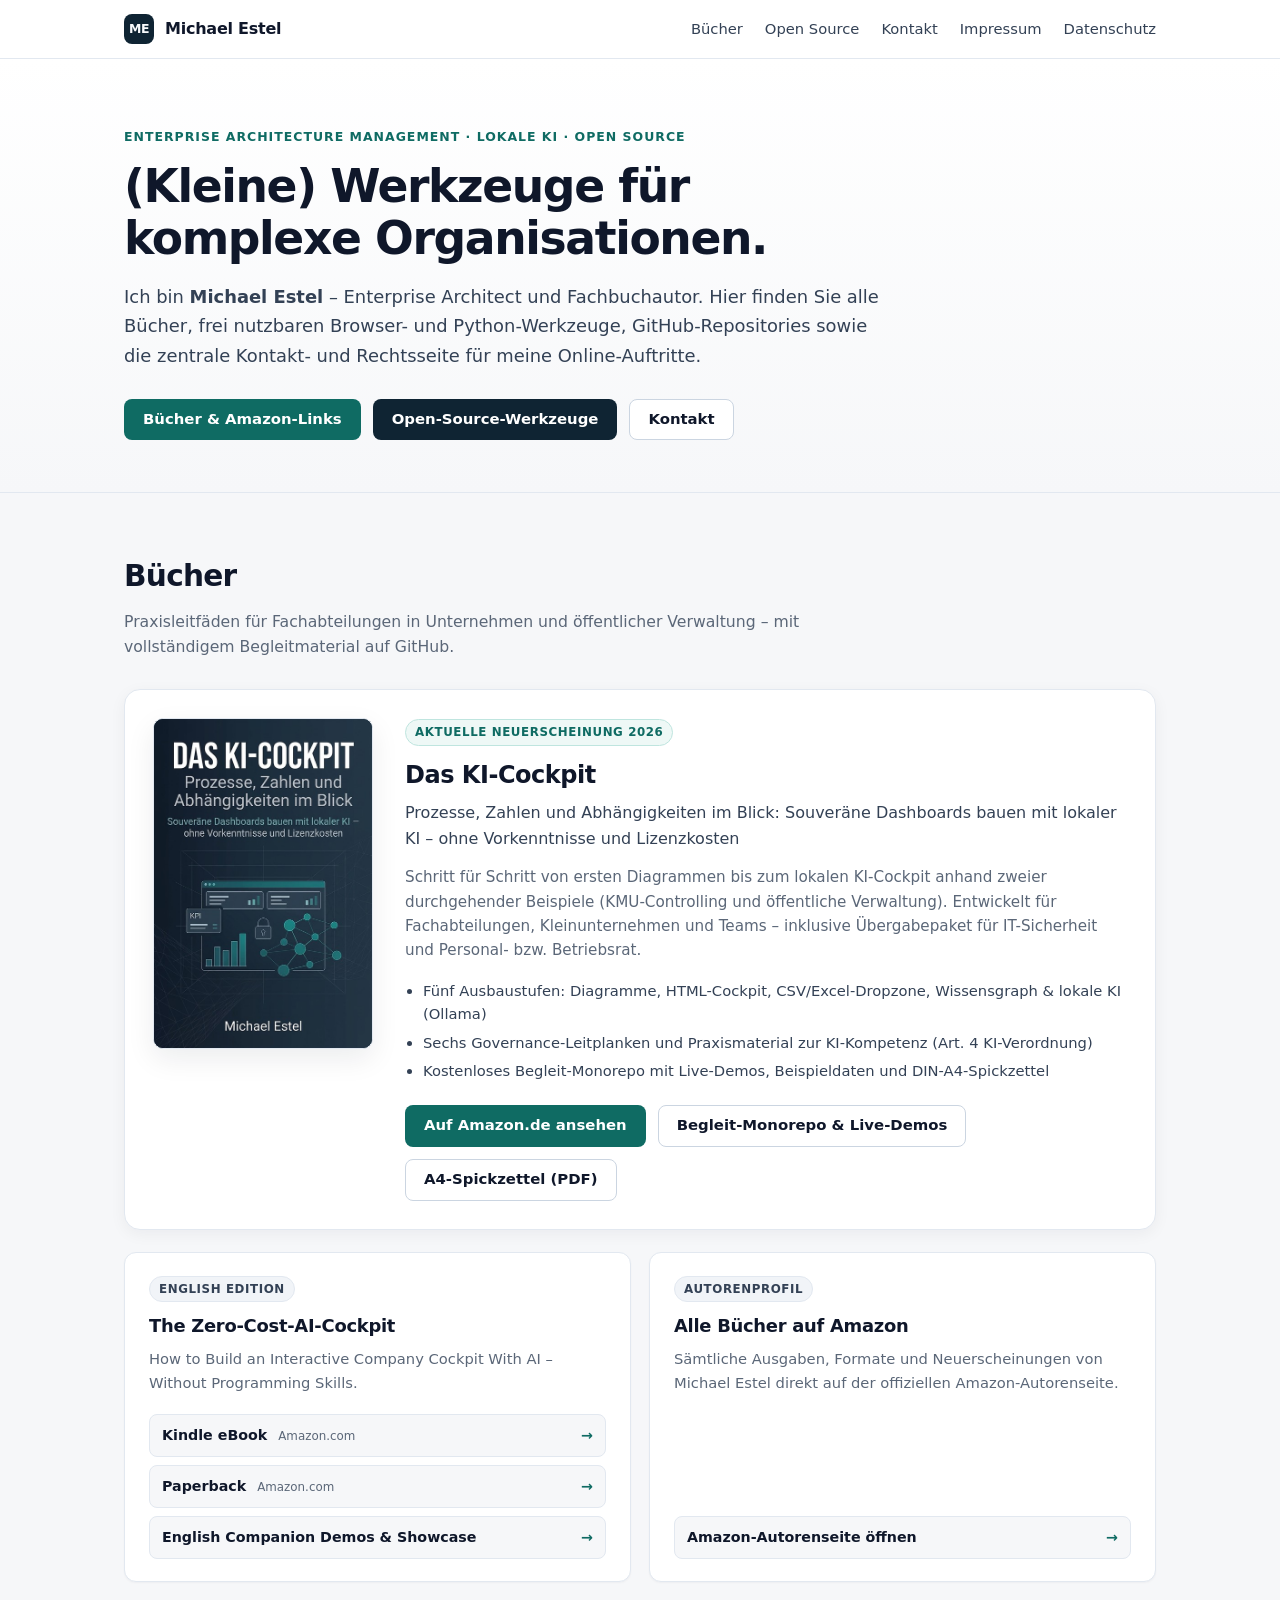
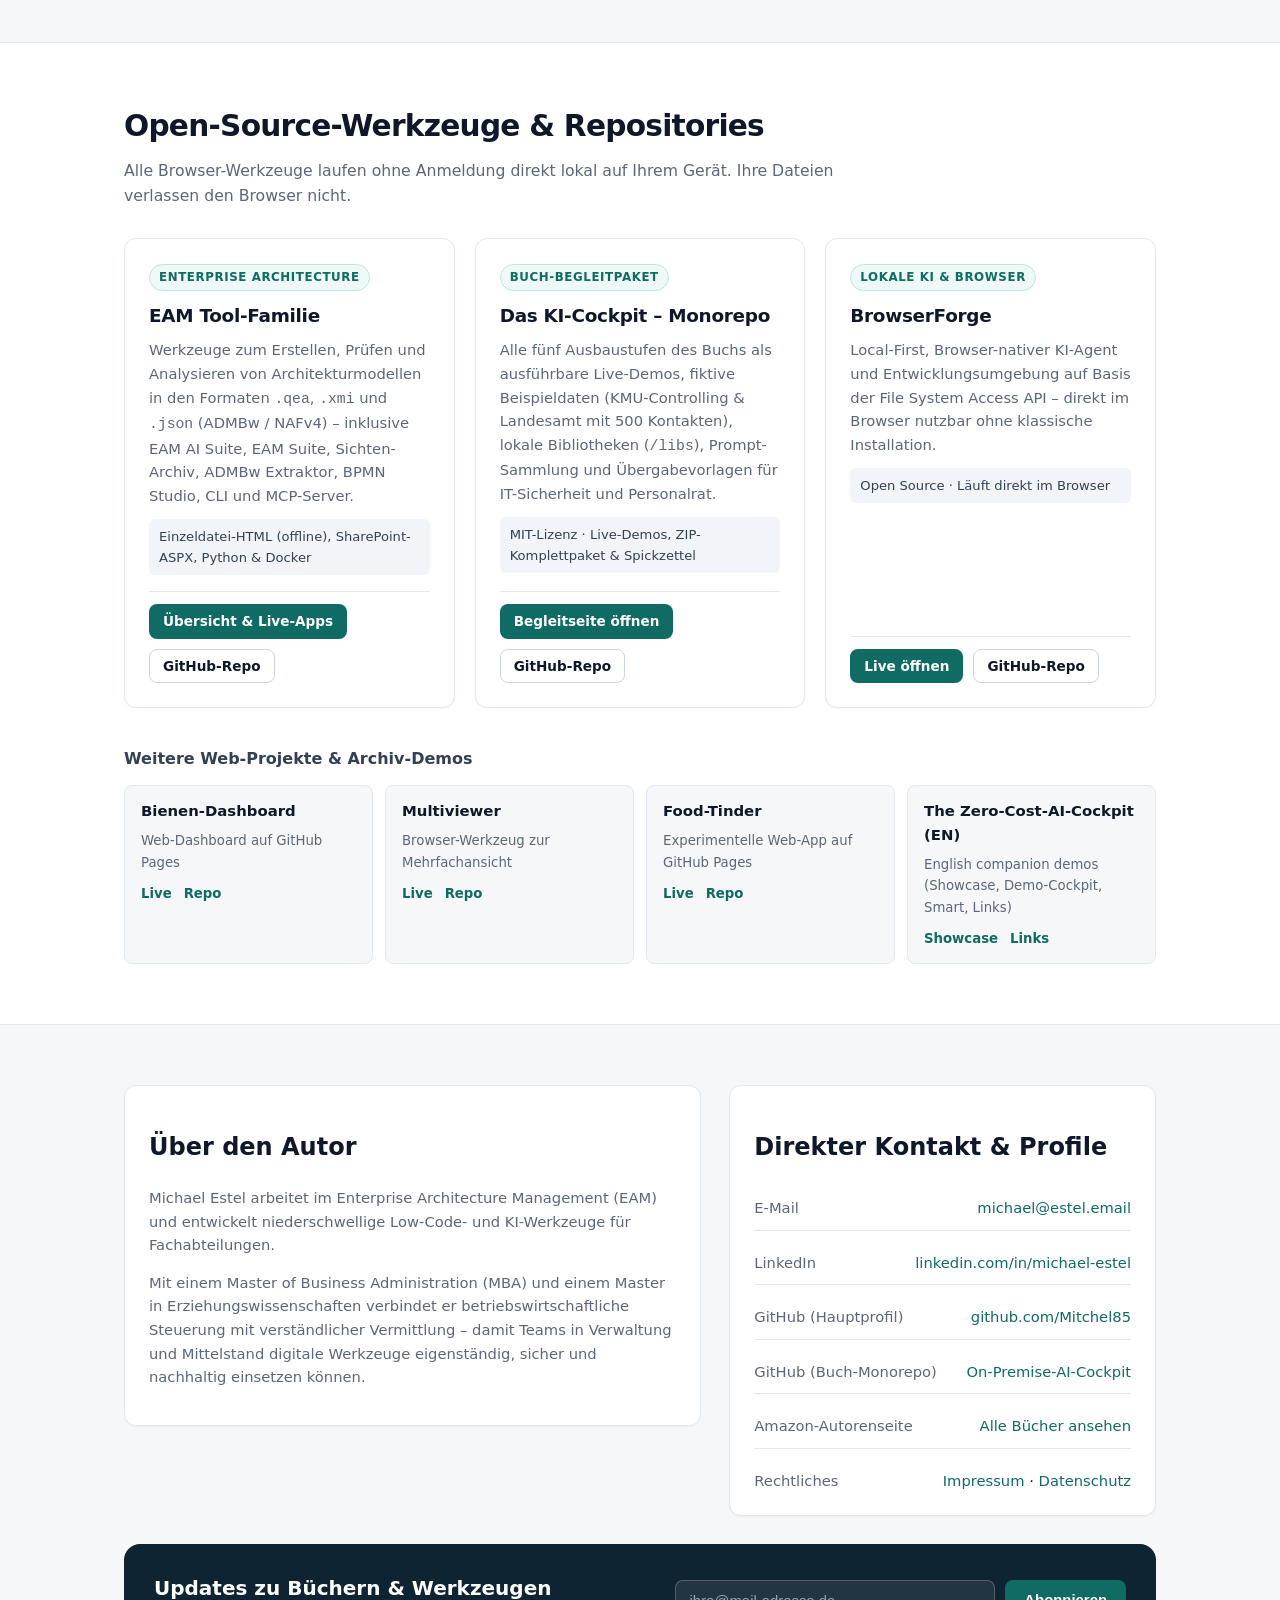
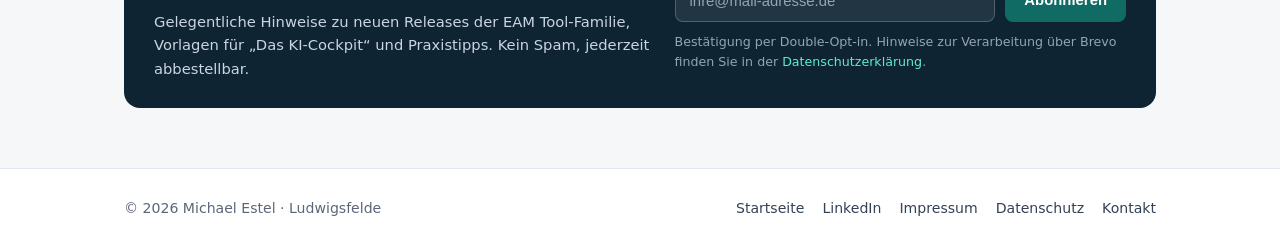
==== commit ed9a5af6: "Hero: Ueberschrift auf (Kleine) Werkzeuge angepasst, Trust-Strip entfernt" ====
--- a/index.html
+++ b/index.html
@@ -39,7 +39,7 @@
       <div class="wrap">
         <div class="hero-inner">
           <span class="eyebrow">Enterprise Architecture Management &middot; Lokale KI &middot; Open Source</span>
-          <h1>Kleine Werkzeuge für komplexe Organisationen.</h1>
+          <h1>(Kleine) Werkzeuge für komplexe Organisationen.</h1>
           <p class="hero-lead">
             Ich bin <strong>Michael Estel</strong> – Enterprise Architect und Fachbuchautor.
             Hier finden Sie alle Bücher, frei nutzbaren Browser- und Python-Werkzeuge,
@@ -49,11 +49,6 @@
             <a class="btn btn-primary" href="#buecher">Bücher &amp; Amazon-Links</a>
             <a class="btn btn-dark" href="#projekte">Open-Source-Werkzeuge</a>
             <a class="btn btn-secondary" href="#kontakt">Kontakt</a>
-          </div>
-          <div class="trust-strip" aria-label="Kernprinzipien">
-            <span><span class="trust-dot" aria-hidden="true"></span>Lokal im Browser lauffähig</span>
-            <span><span class="trust-dot" aria-hidden="true"></span>Ohne Lizenzkosten &amp; Cloud-Zwang</span>
-            <span><span class="trust-dot" aria-hidden="true"></span>Prüffähig für IT-Sicherheit &amp; Mitbestimmung</span>
           </div>
         </div>
       </div>
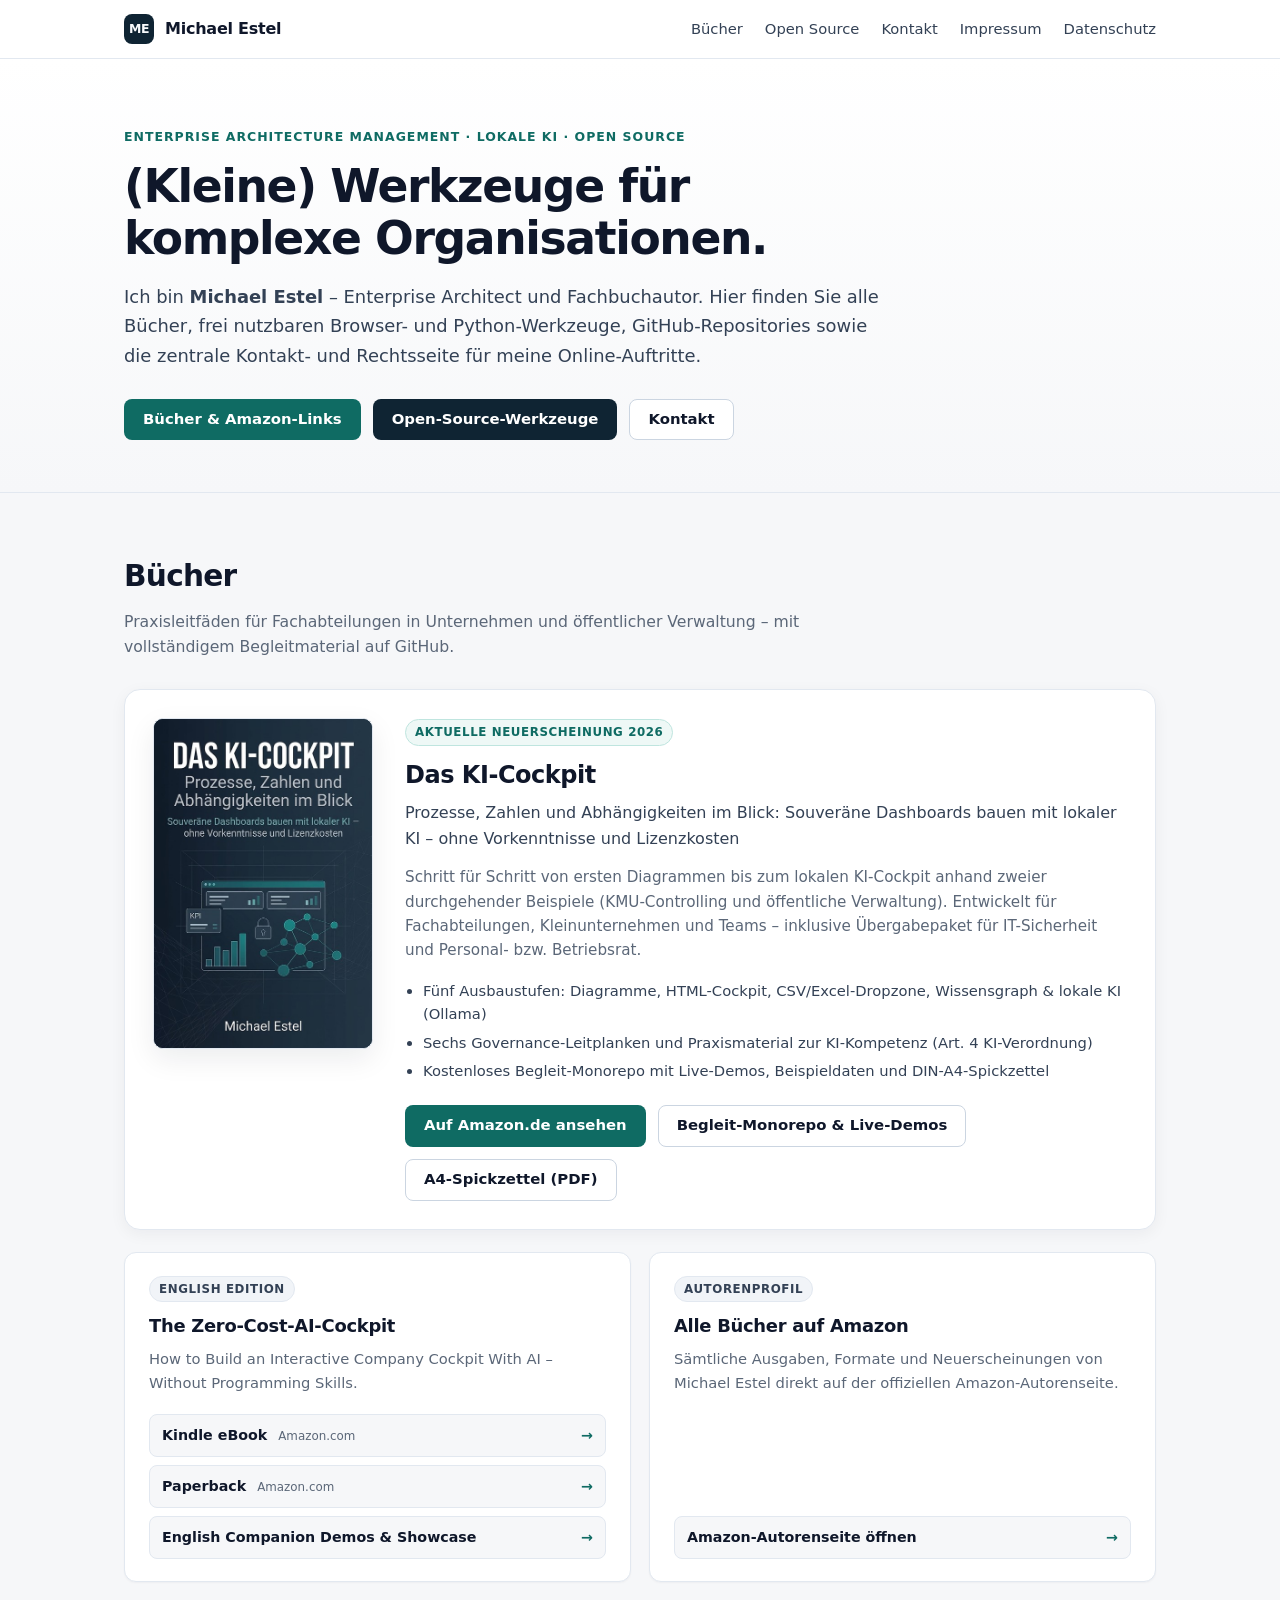
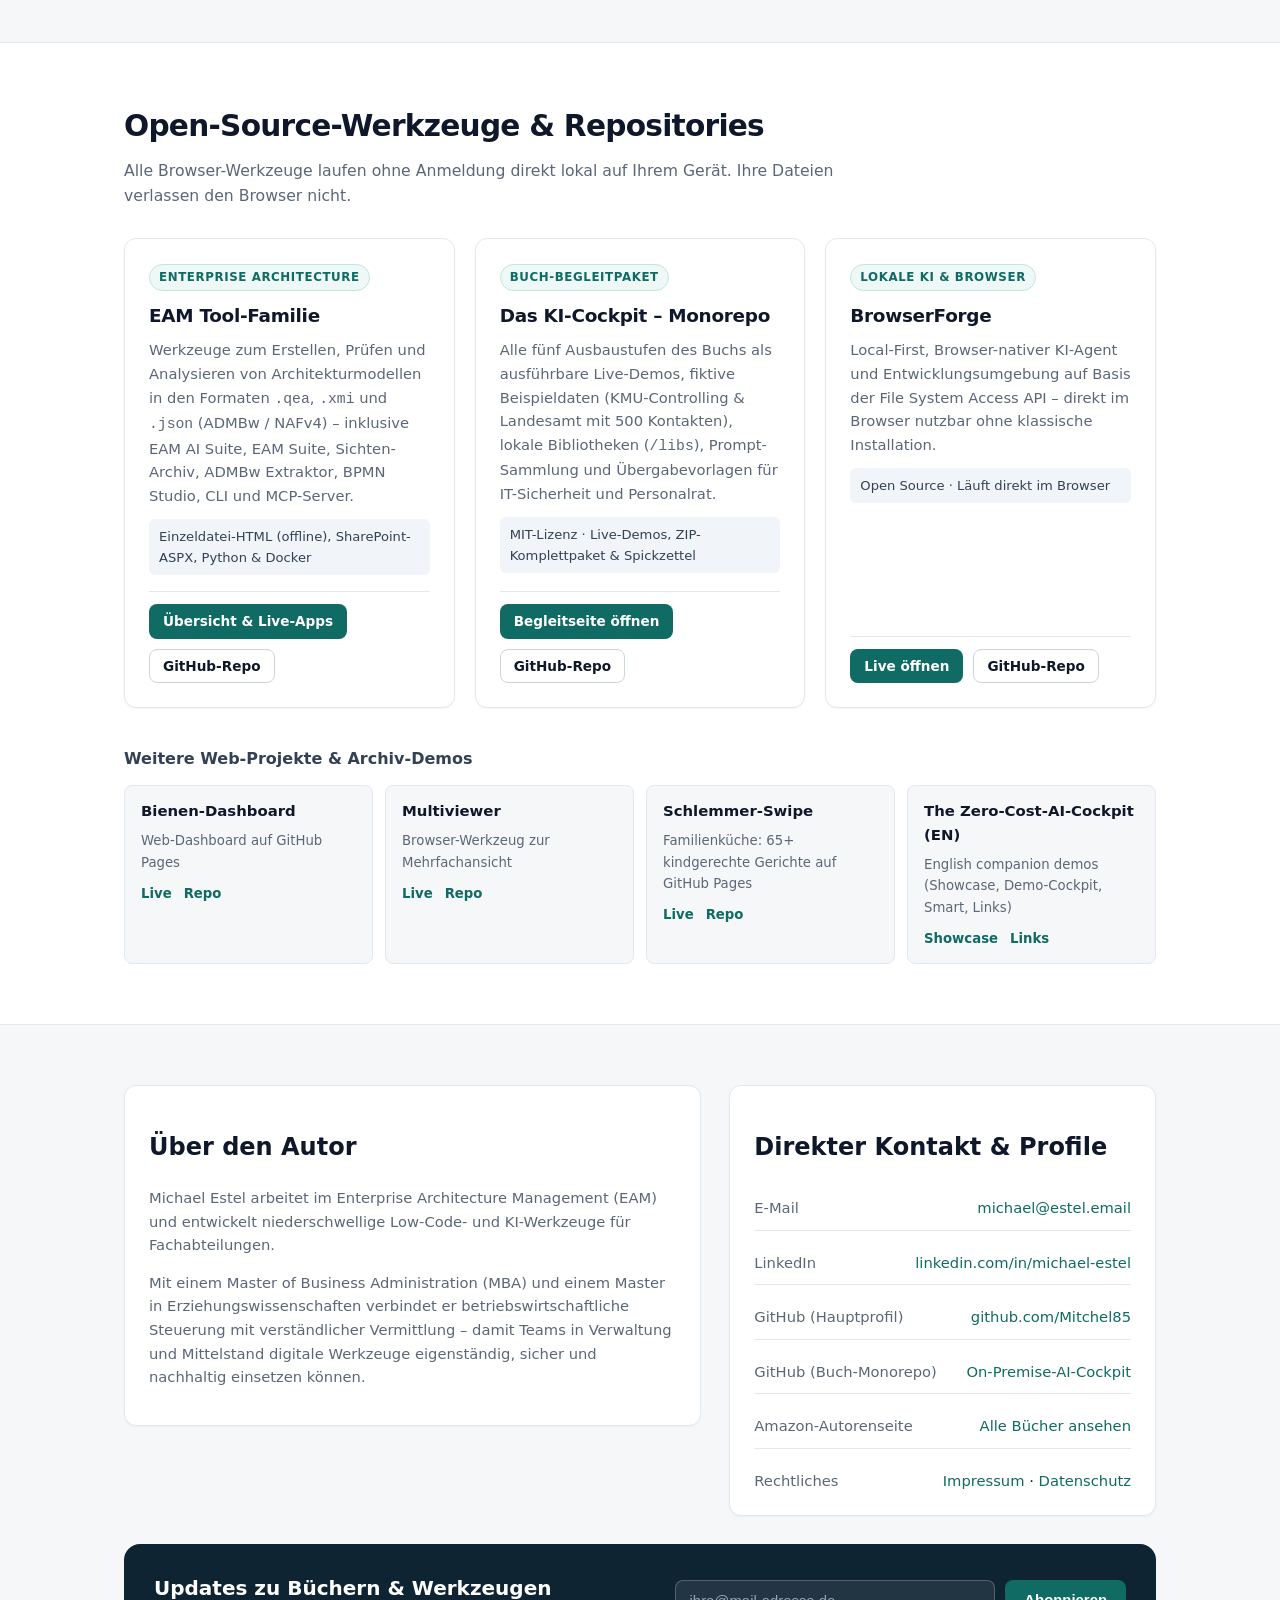
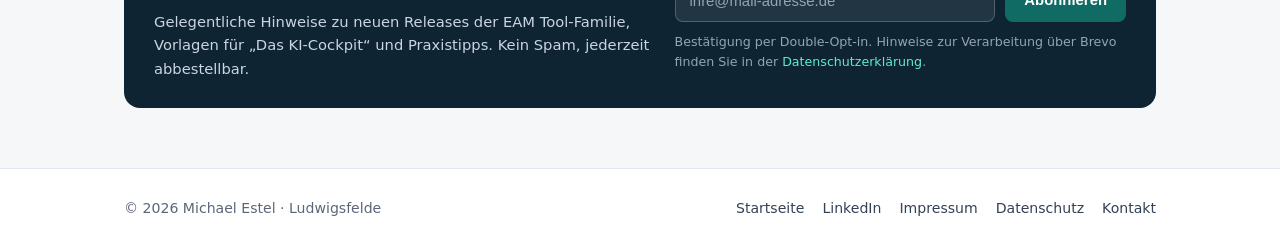
==== commit 31be9879: "Update project link from Food-Tinder to Schlemmer-Swipe" ====
--- a/index.html
+++ b/index.html
@@ -209,11 +209,11 @@
             </div>
           </div>
           <div class="compact-item">
-            <strong>Food-Tinder</strong>
-            <span>Experimentelle Web-App auf GitHub Pages</span>
+            <strong>Schlemmer-Swipe</strong>
+            <span>Familienküche: 65+ kindgerechte Gerichte auf GitHub Pages</span>
             <div class="compact-links">
-              <a href="https://mitchel85.github.io/food-tinder/" target="_blank" rel="noopener noreferrer">Live</a>
-              <a href="https://github.com/Mitchel85/food-tinder" target="_blank" rel="noopener noreferrer">Repo</a>
+              <a href="https://mitchel85.github.io/schlemmer-swipe/" target="_blank" rel="noopener noreferrer">Live</a>
+              <a href="https://github.com/Mitchel85/schlemmer-swipe" target="_blank" rel="noopener noreferrer">Repo</a>
             </div>
           </div>
           <div class="compact-item">
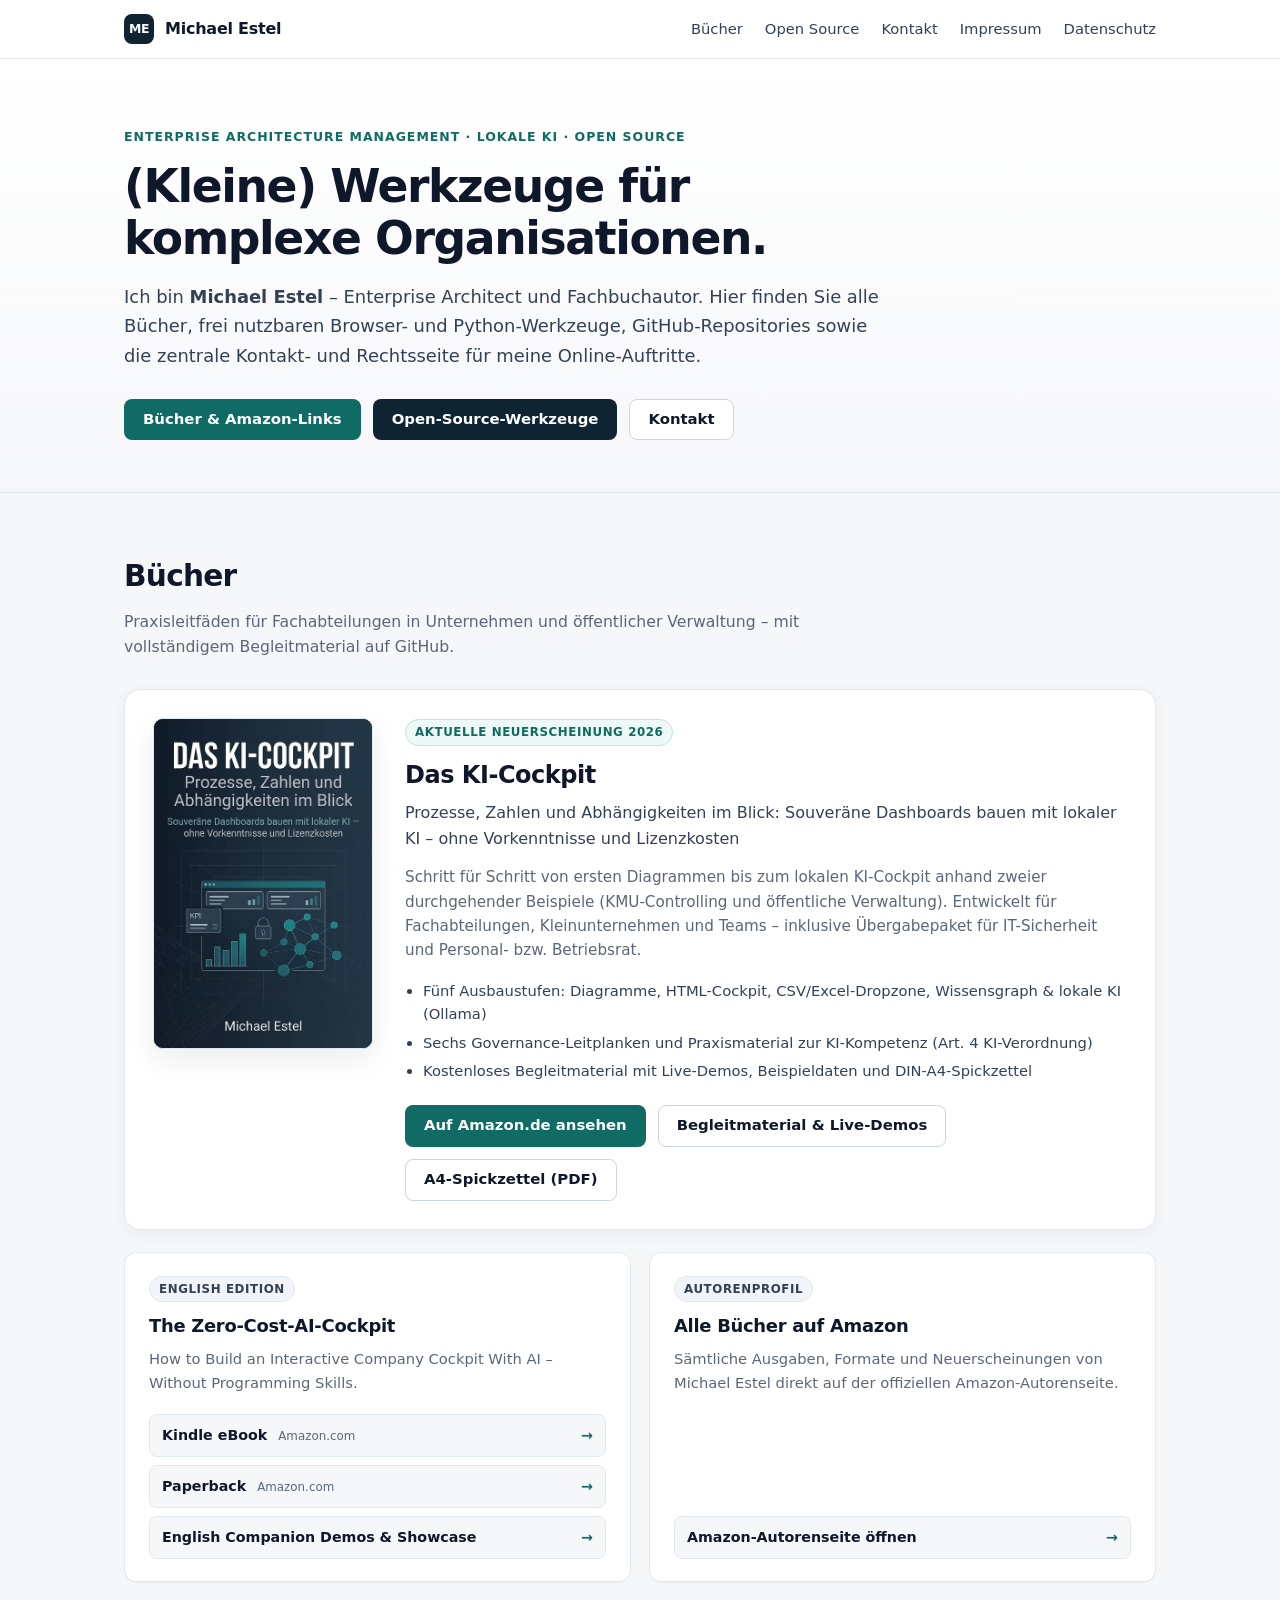
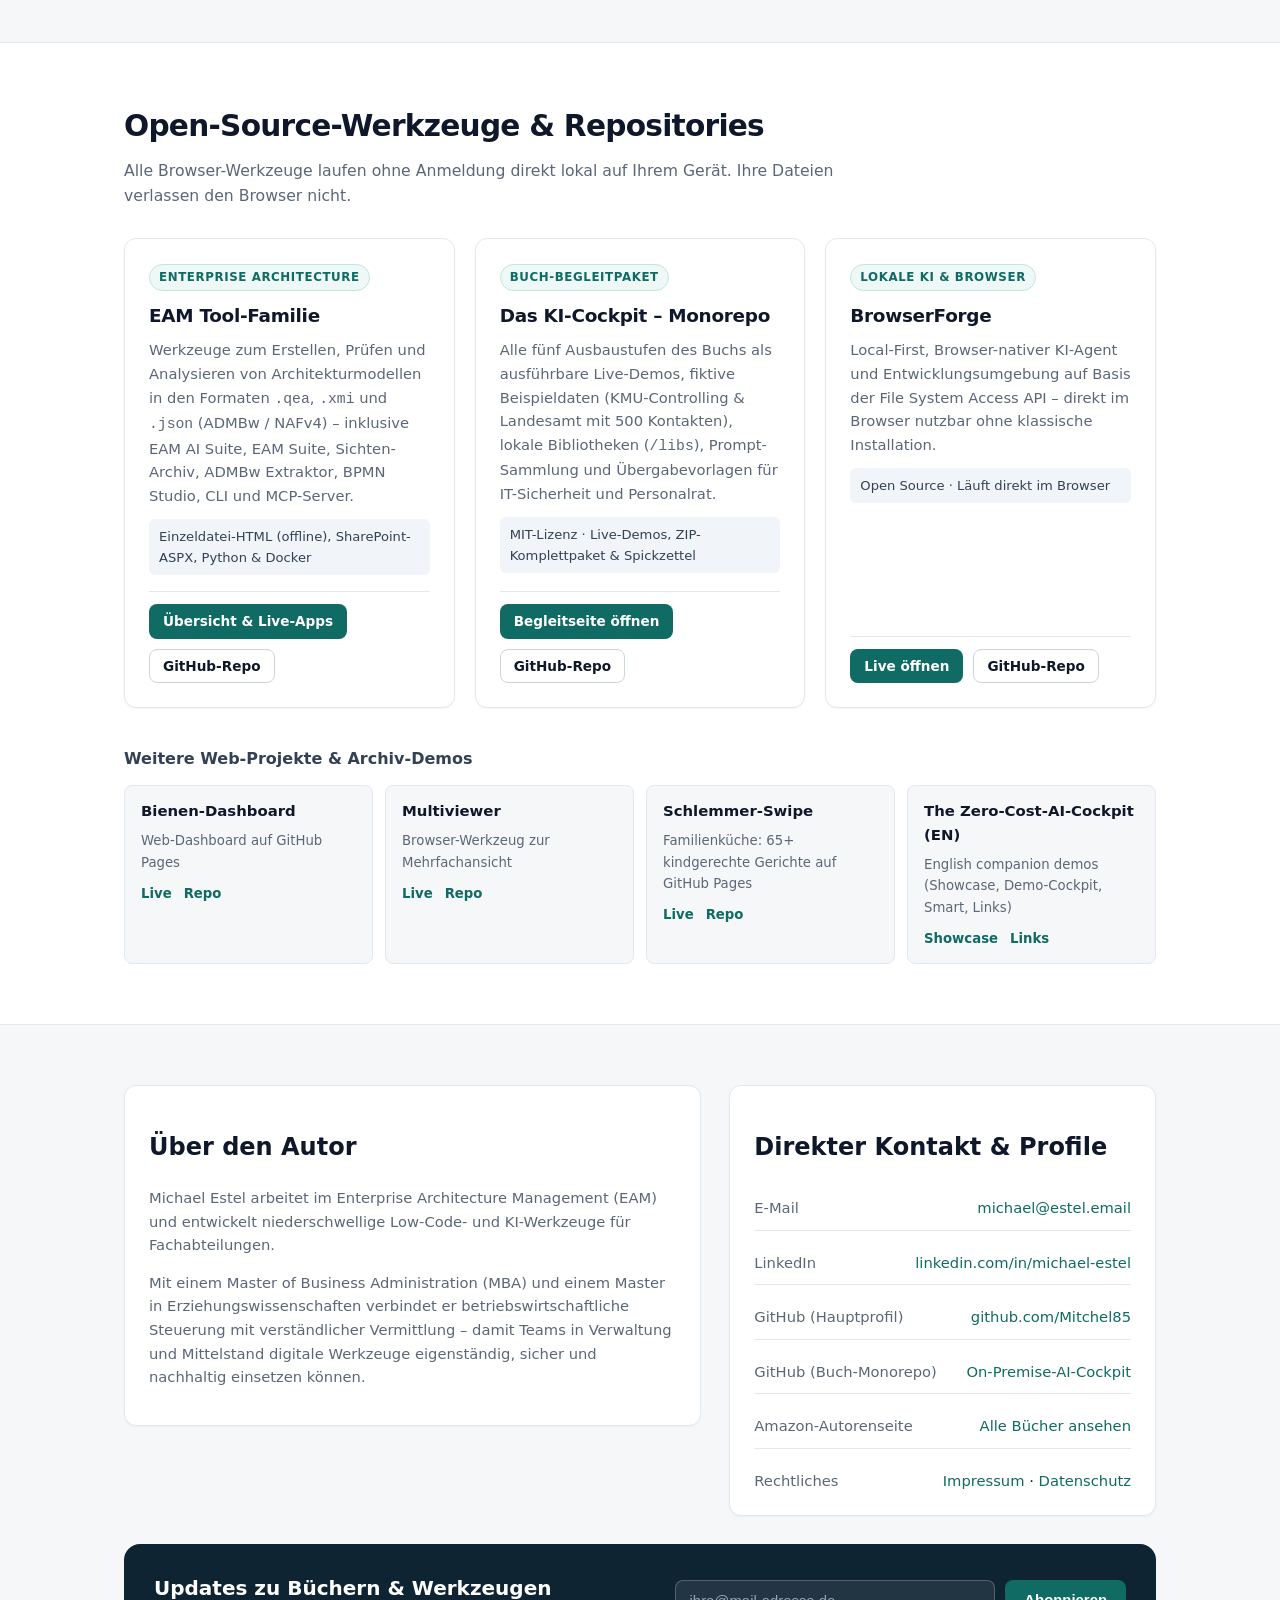
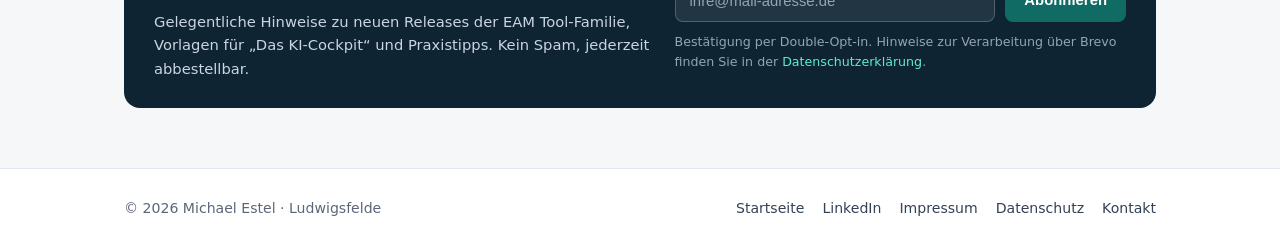
==== commit ba1d5e0a: "Buch-Button und Bulletpoint auf Begleitmaterial & Live-Demos angepasst" ====
--- a/index.html
+++ b/index.html
@@ -79,11 +79,11 @@
             <ul class="feature-list">
               <li>Fünf Ausbaustufen: Diagramme, HTML-Cockpit, CSV/Excel-Dropzone, Wissensgraph &amp; lokale KI (Ollama)</li>
               <li>Sechs Governance-Leitplanken und Praxismaterial zur KI-Kompetenz (Art. 4 KI-Verordnung)</li>
-              <li>Kostenloses Begleit-Monorepo mit Live-Demos, Beispieldaten und DIN-A4-Spickzettel</li>
+              <li>Kostenloses Begleitmaterial mit Live-Demos, Beispieldaten und DIN-A4-Spickzettel</li>
             </ul>
             <div class="btn-row">
               <a class="btn btn-primary" href="https://www.amazon.de/dp/B0HSKD8WL7" target="_blank" rel="noopener noreferrer">Auf Amazon.de ansehen</a>
-              <a class="btn btn-secondary" href="https://on-premise-ai-cockpit.github.io/" target="_blank" rel="noopener noreferrer">Begleit-Monorepo &amp; Live-Demos</a>
+              <a class="btn btn-secondary" href="https://on-premise-ai-cockpit.github.io/" target="_blank" rel="noopener noreferrer">Begleitmaterial &amp; Live-Demos</a>
               <a class="btn btn-secondary" href="https://on-premise-ai-cockpit.github.io/KI-Cockpit_Spickzettel_A4.pdf" target="_blank" rel="noopener noreferrer">A4-Spickzettel (PDF)</a>
             </div>
           </div>
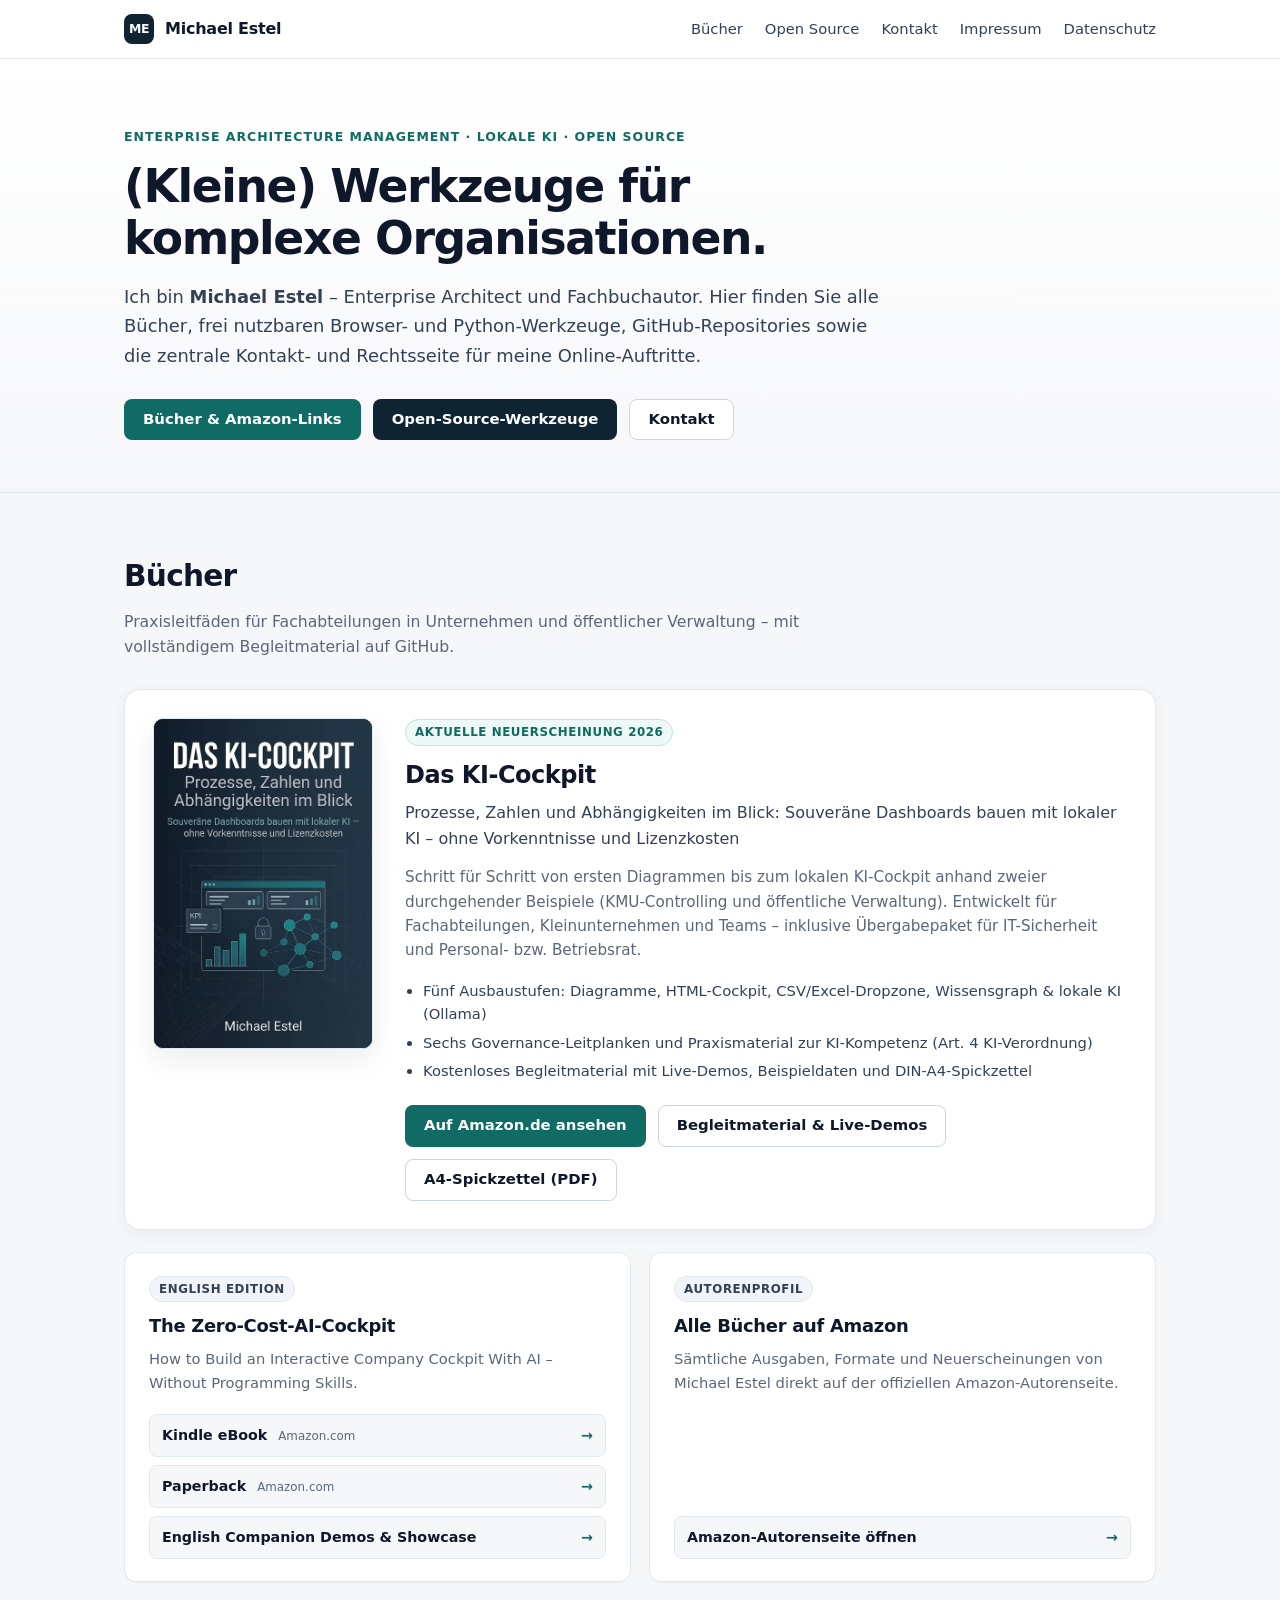
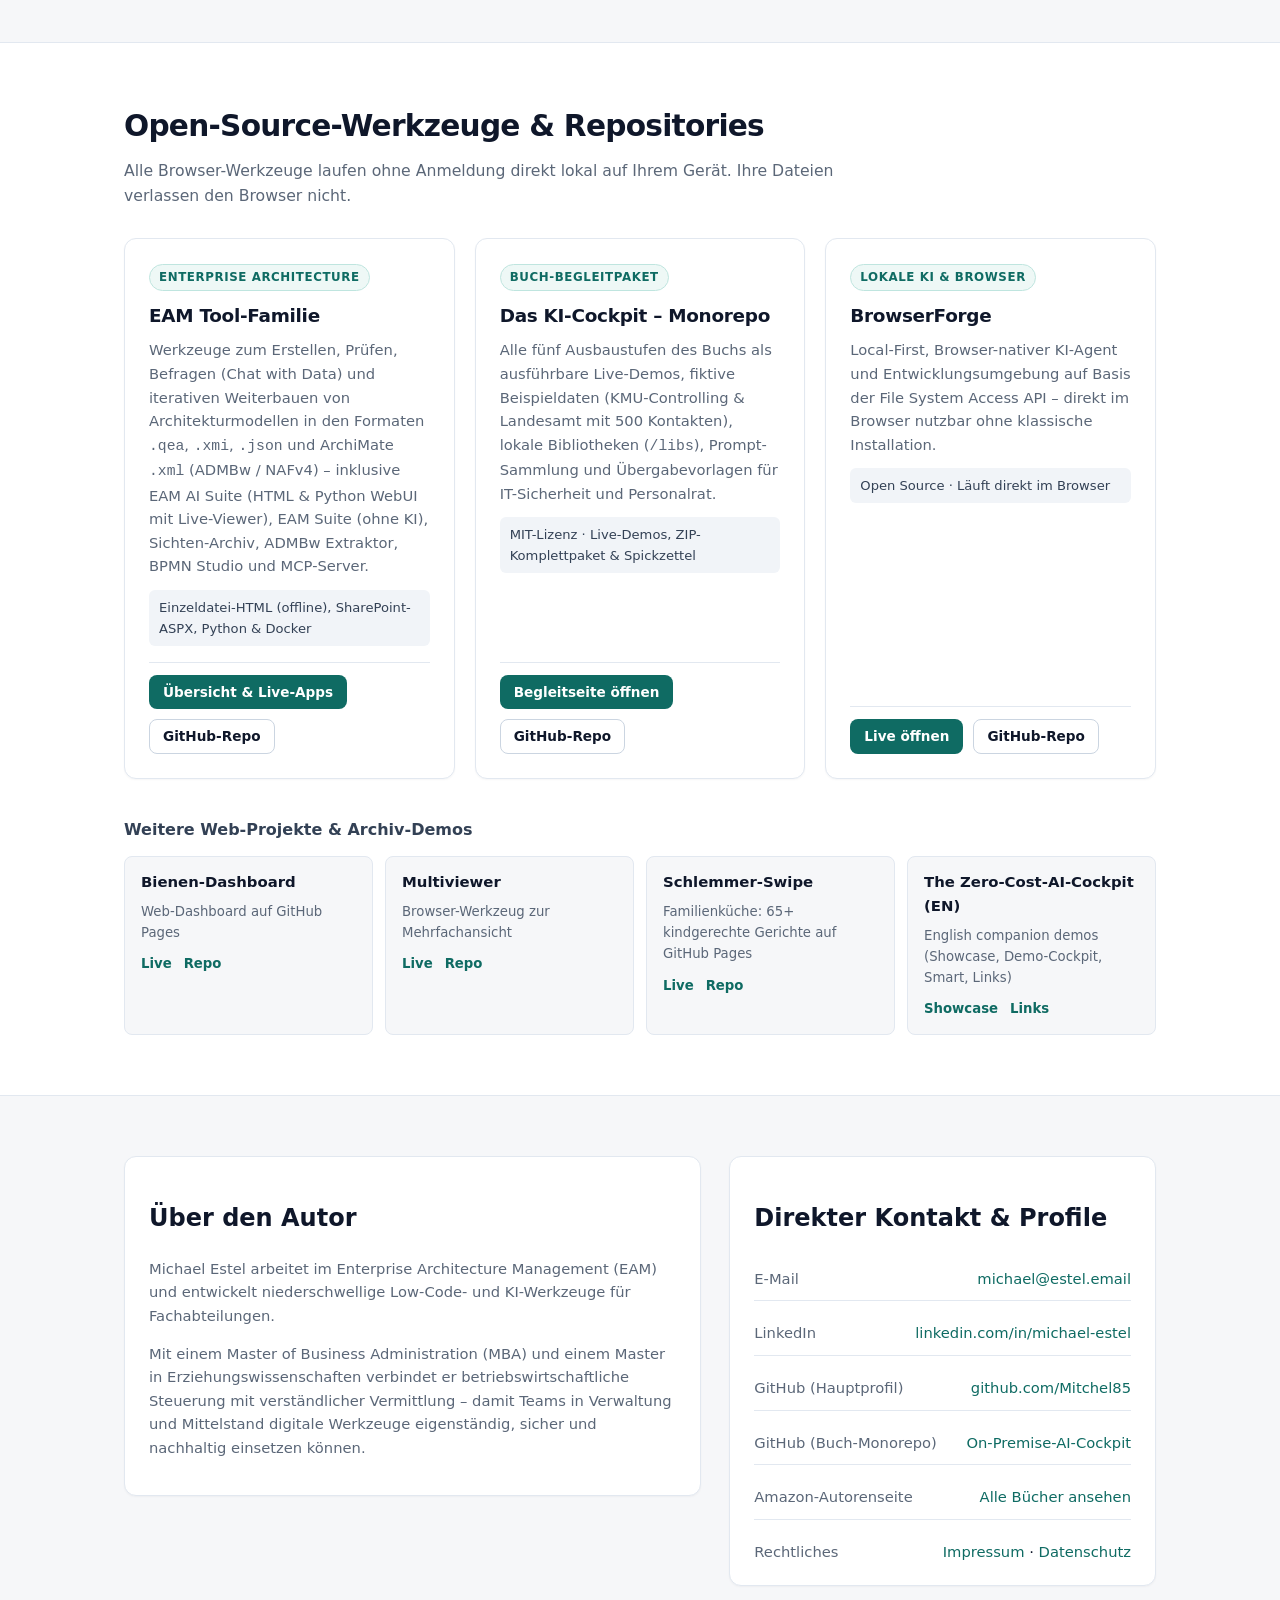
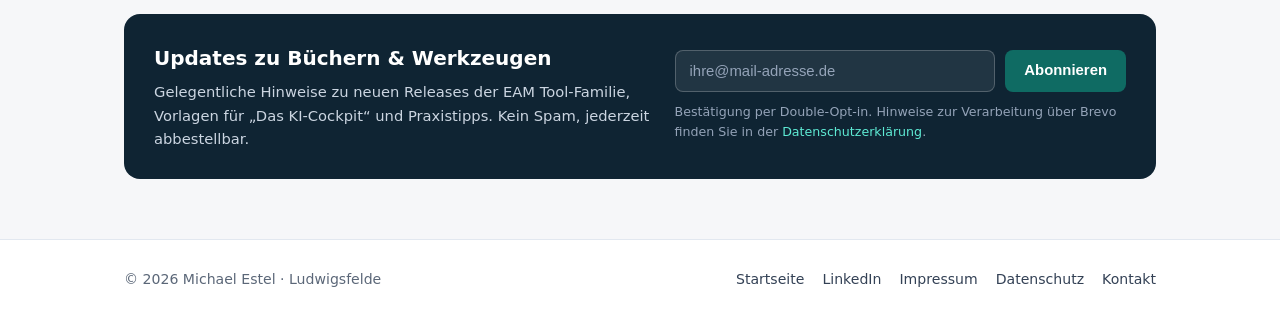
==== commit 8d5df360: "EAM Tool-Familie Karte mit aktuellem Funktionsstand synchronisiert" ====
--- a/index.html
+++ b/index.html
@@ -144,9 +144,9 @@
               <span class="badge">Enterprise Architecture</span>
               <h3>EAM Tool-Familie</h3>
               <p>
-                Werkzeuge zum Erstellen, Prüfen und Analysieren von Architekturmodellen in den Formaten
-                <code>.qea</code>, <code>.xmi</code> und <code>.json</code> (ADMBw / NAFv4) – inklusive
-                EAM AI Suite, EAM Suite, Sichten-Archiv, ADMBw Extraktor, BPMN Studio, CLI und MCP-Server.
+                Werkzeuge zum Erstellen, Prüfen, Befragen (Chat with Data) und iterativen Weiterbauen von Architekturmodellen in den Formaten
+                <code>.qea</code>, <code>.xmi</code>, <code>.json</code> und ArchiMate <code>.xml</code> (ADMBw / NAFv4) – inklusive
+                EAM AI Suite (HTML &amp; Python WebUI mit Live-Viewer), EAM Suite (ohne KI), Sichten-Archiv, ADMBw Extraktor, BPMN Studio und MCP-Server.
               </p>
               <div class="project-meta">Einzeldatei-HTML (offline), SharePoint-ASPX, Python &amp; Docker</div>
             </div>
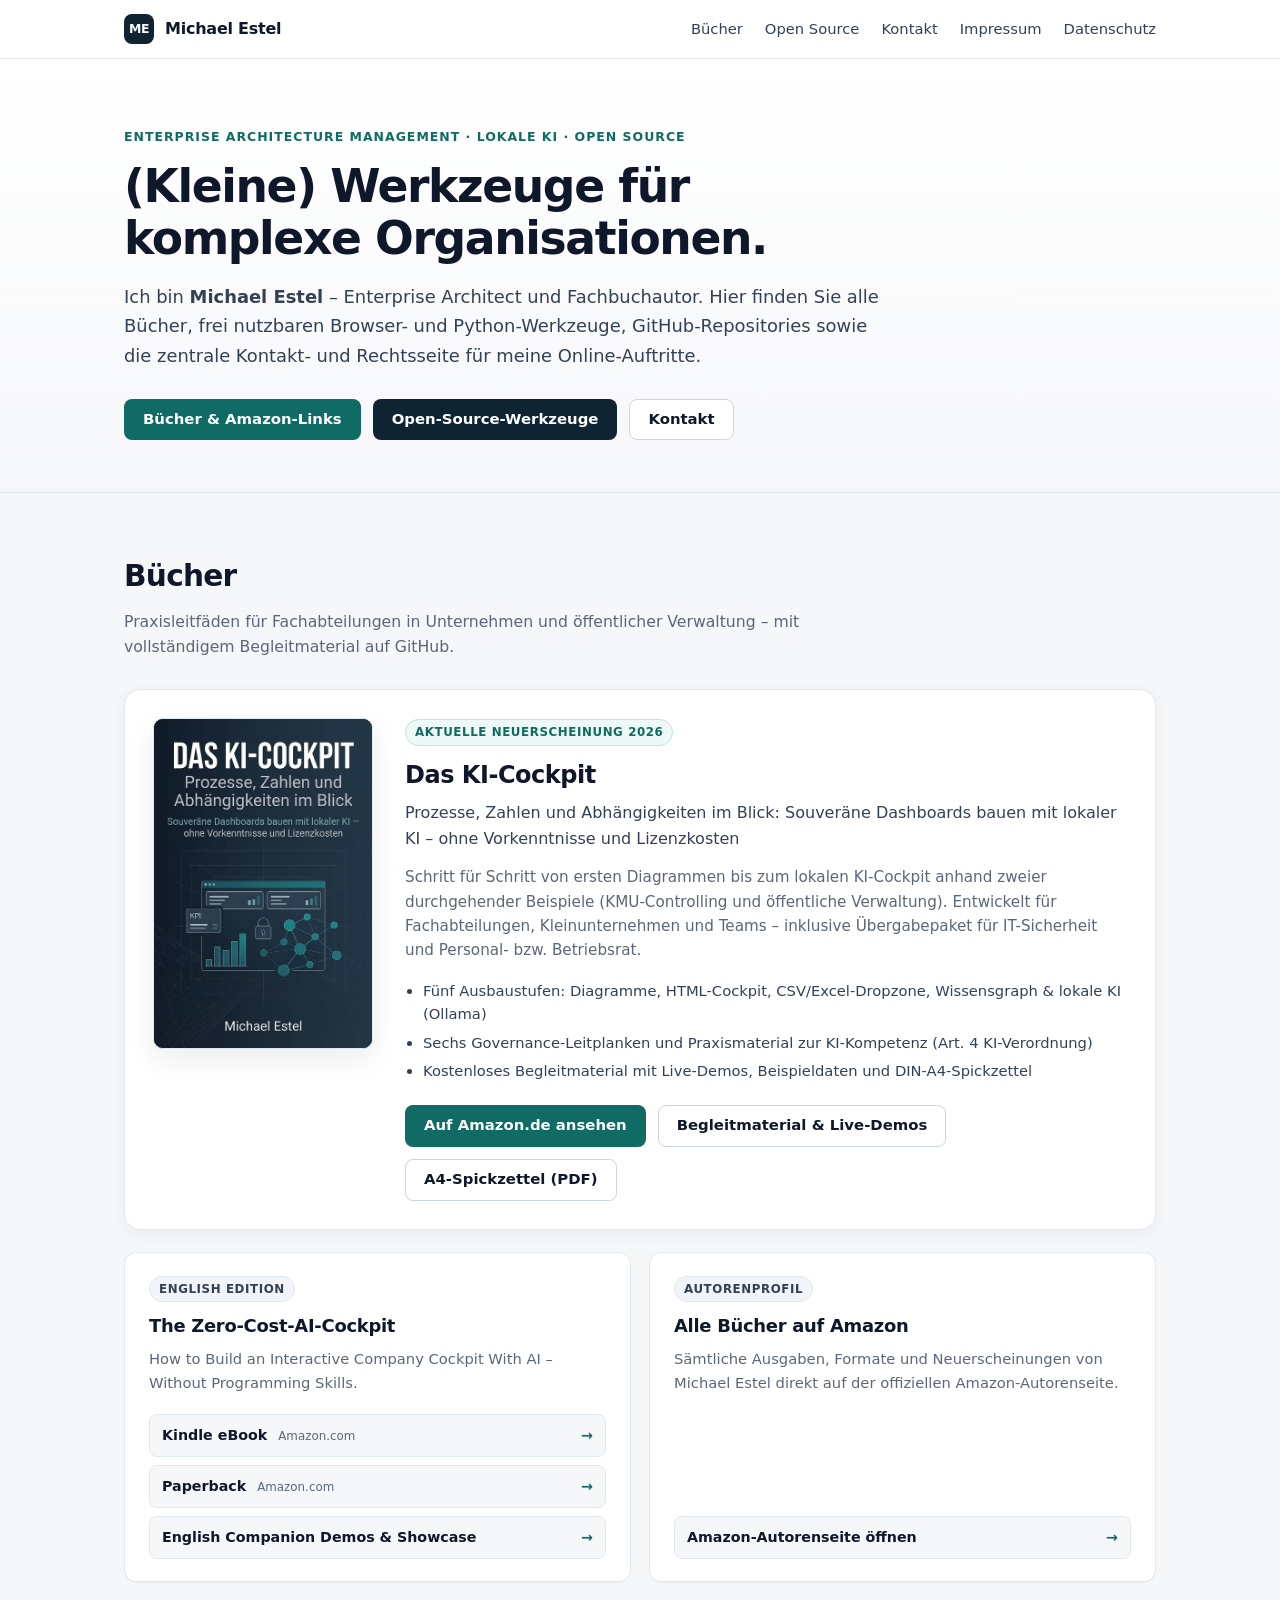
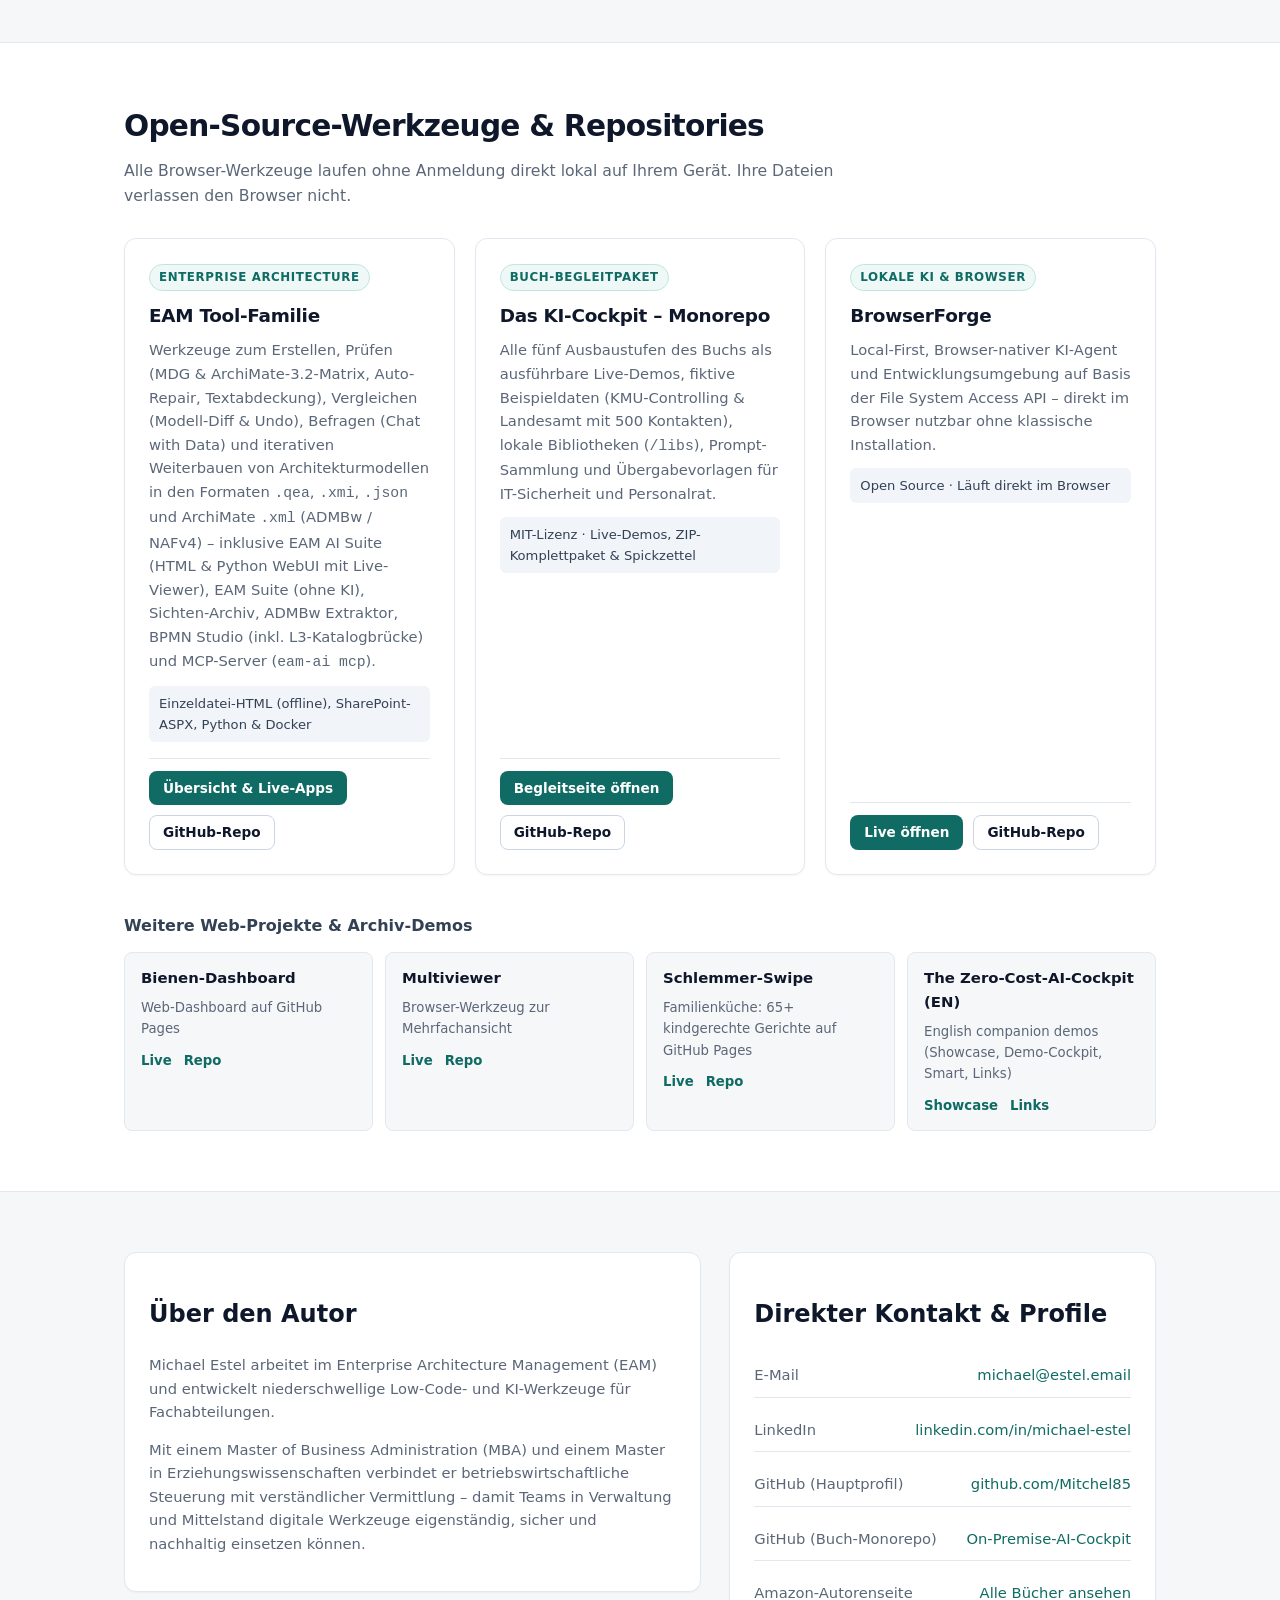
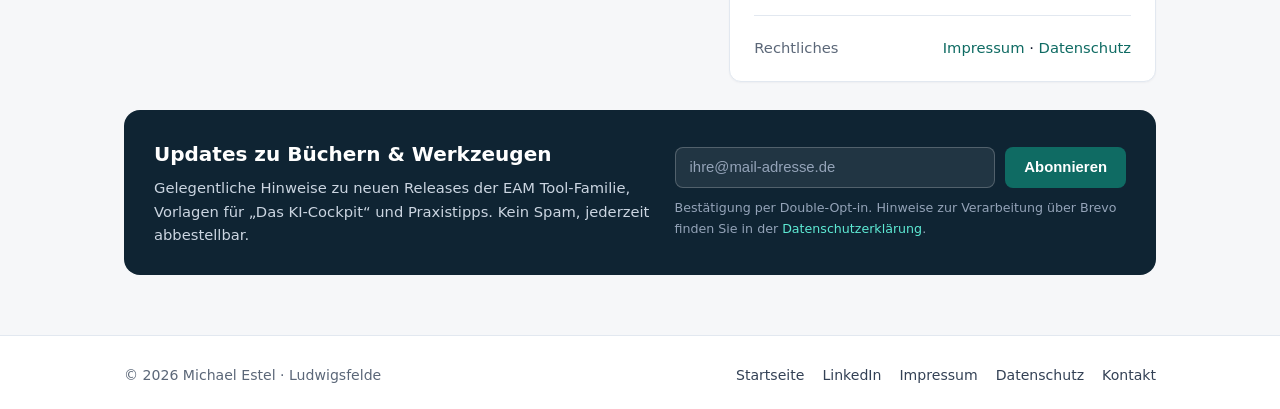
==== commit 6fd4f702: "docs: sync EAM Tool-Familie feature summary" ====
--- a/index.html
+++ b/index.html
@@ -144,9 +144,9 @@
               <span class="badge">Enterprise Architecture</span>
               <h3>EAM Tool-Familie</h3>
               <p>
-                Werkzeuge zum Erstellen, Prüfen, Befragen (Chat with Data) und iterativen Weiterbauen von Architekturmodellen in den Formaten
+                Werkzeuge zum Erstellen, Prüfen (MDG &amp; ArchiMate-3.2-Matrix, Auto-Repair, Textabdeckung), Vergleichen (Modell-Diff &amp; Undo), Befragen (Chat with Data) und iterativen Weiterbauen von Architekturmodellen in den Formaten
                 <code>.qea</code>, <code>.xmi</code>, <code>.json</code> und ArchiMate <code>.xml</code> (ADMBw / NAFv4) – inklusive
-                EAM AI Suite (HTML &amp; Python WebUI mit Live-Viewer), EAM Suite (ohne KI), Sichten-Archiv, ADMBw Extraktor, BPMN Studio und MCP-Server.
+                EAM AI Suite (HTML &amp; Python WebUI mit Live-Viewer), EAM Suite (ohne KI), Sichten-Archiv, ADMBw Extraktor, BPMN Studio (inkl. L3-Katalogbrücke) und MCP-Server (<code>eam-ai mcp</code>).
               </p>
               <div class="project-meta">Einzeldatei-HTML (offline), SharePoint-ASPX, Python &amp; Docker</div>
             </div>
@@ -319,5 +319,12 @@
       </div>
     </div>
   </footer>
+  <script>
+    console.log(
+      "%cestel.email · F12-Prüfmodus",
+      "background:#0f6b63;color:#fff;font-weight:700;padding:3px 8px;border-radius:4px;",
+      "\nHallo F12-Prüfer! Gute Nachricht: 0 Tracker, 0 Cookies, 0 externe CDNs.\nNur ehrliches HTML – und ein freundlicher Gruß von Michael Estel."
+    );
+  </script>
 </body>
 </html>
